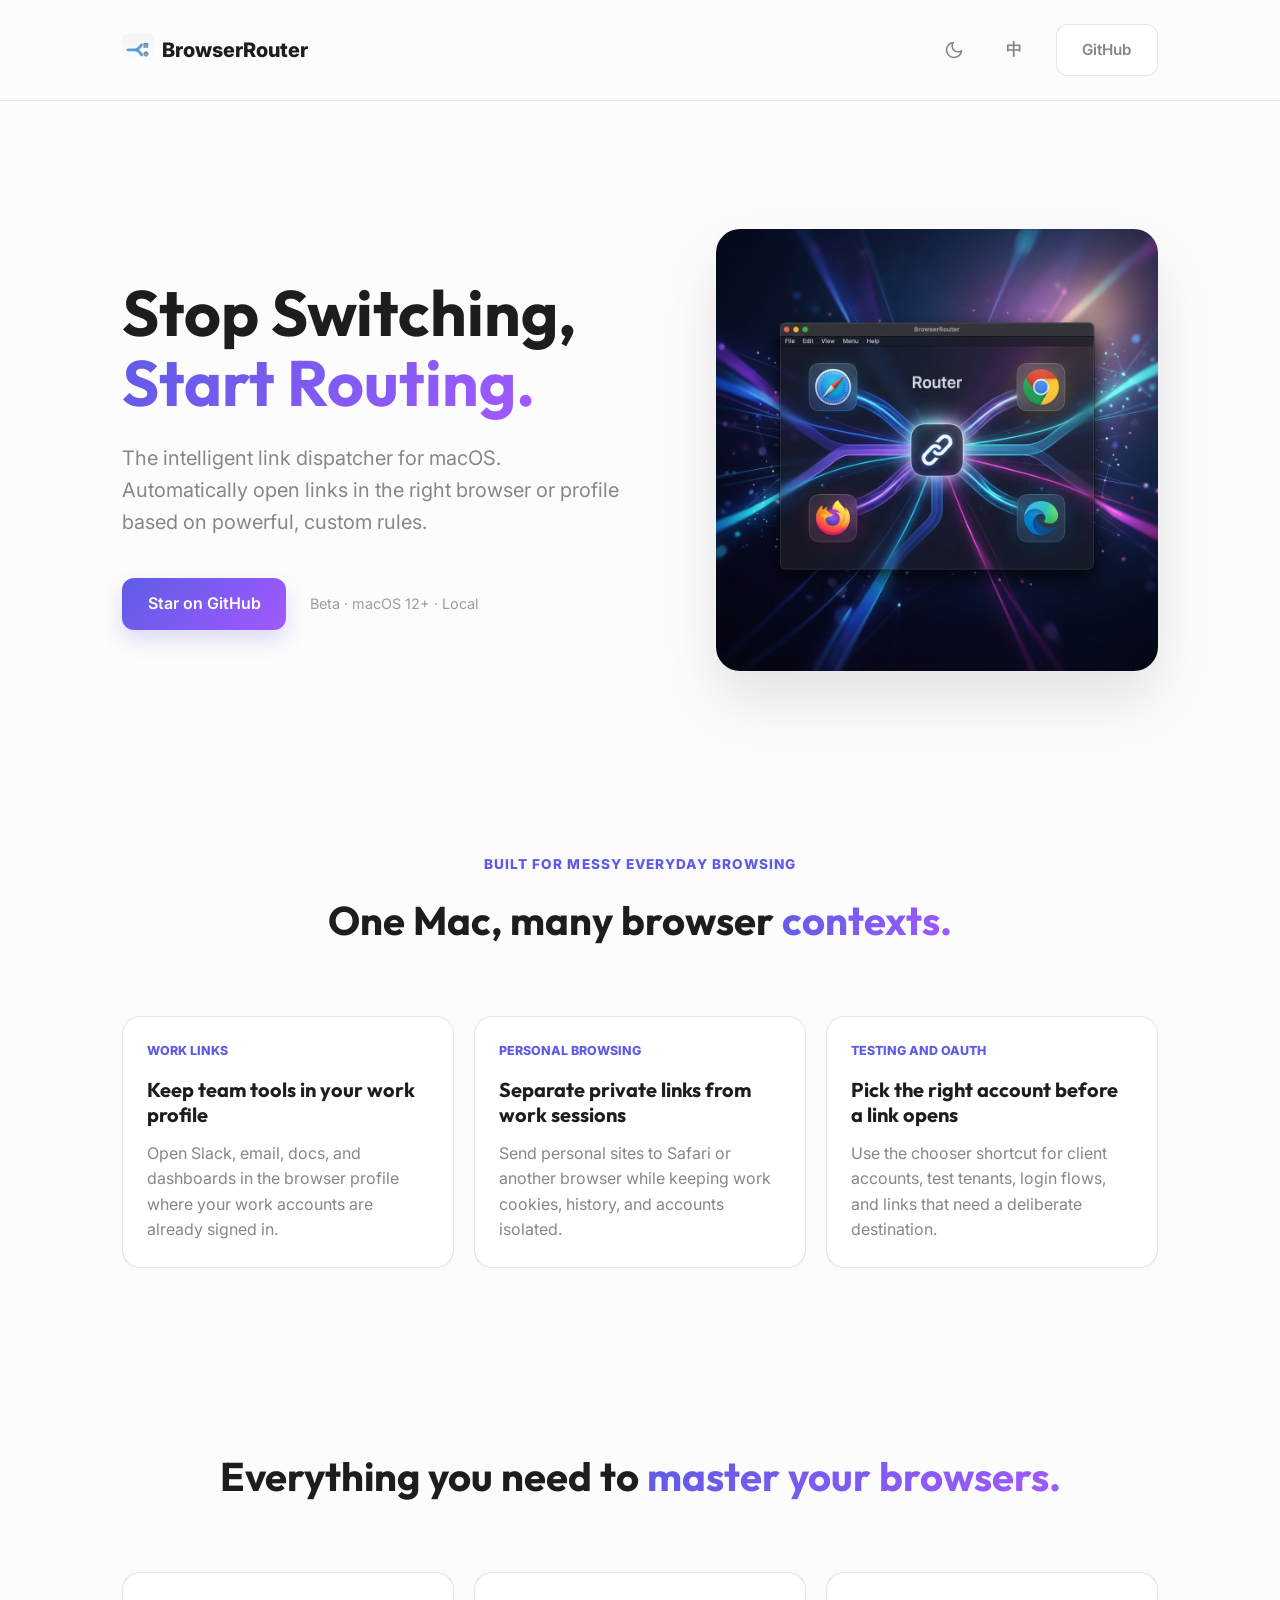
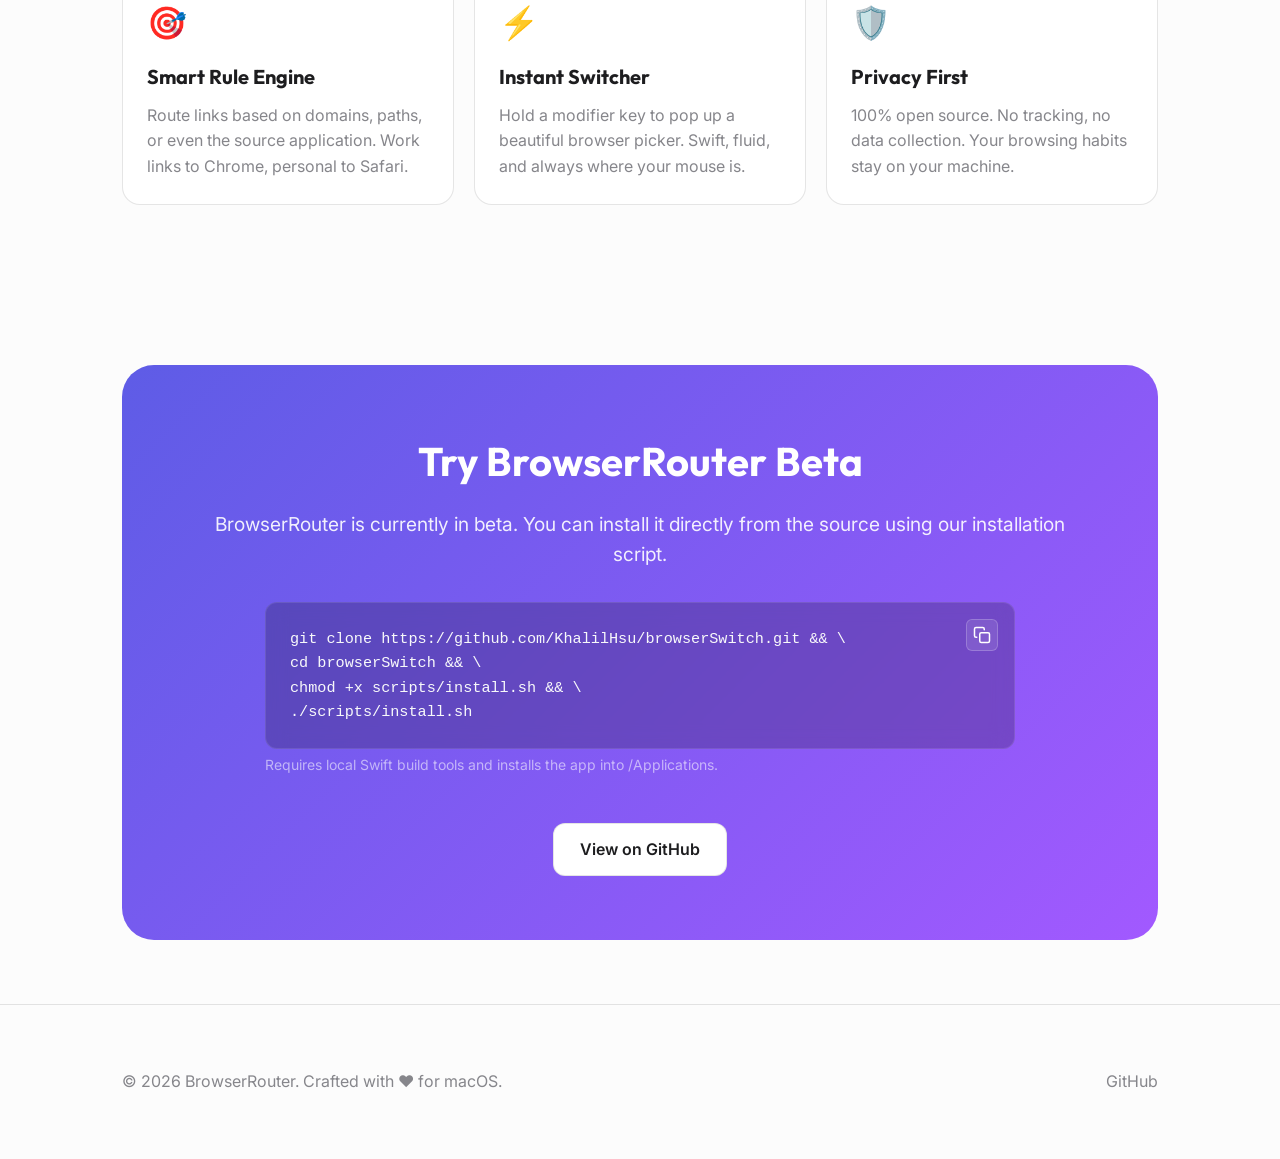
==== index.html @ cd191dee "chore: init GitHub Pages" ====
<!DOCTYPE html>
<html lang="en">

<head>
    <meta charset="UTF-8">
    <meta name="viewport" content="width=device-width, initial-scale=1.0">
    <title>BrowserRouter - Route Every Link to the Right Browser on macOS</title>
    <meta name="description"
        content="BrowserRouter is a local-first macOS link router that opens work, personal, OAuth, and testing links in the right browser or profile using custom rules.">
    <meta name="application-name" content="BrowserRouter">
    <meta name="apple-mobile-web-app-title" content="BrowserRouter">
    <meta name="theme-color" content="#0a0a0c">
    <meta name="robots" content="index, follow">
    <link rel="canonical" href="https://khalilhsu.github.io/browserSwitch/">

    <!-- Open Graph / Facebook -->
    <meta property="og:type" content="website">
    <meta property="og:url" content="https://khalilhsu.github.io/browserSwitch/">
    <meta property="og:site_name" content="BrowserRouter">
    <meta property="og:title" content="BrowserRouter - Route Every Link to the Right Browser on macOS">
    <meta property="og:description"
        content="A local-first macOS utility for opening links in the right browser or profile based on your rules. Built for work, personal, testing, and account-separated workflows.">
    <meta property="og:image" content="https://khalilhsu.github.io/browserSwitch/assets/hero.jpg">
    <meta property="og:image:width" content="1024">
    <meta property="og:image:height" content="1024">
    <meta property="og:image:alt" content="BrowserRouter routes links to Safari, Chrome, Firefox, and Edge.">

    <!-- Twitter -->
    <meta property="twitter:card" content="summary_large_image">
    <meta property="twitter:url" content="https://khalilhsu.github.io/browserSwitch/">
    <meta property="twitter:title" content="BrowserRouter - Route Every Link to the Right Browser on macOS">
    <meta property="twitter:description"
        content="Open work, personal, OAuth, and testing links in the right macOS browser or profile with local custom rules.">
    <meta property="twitter:image" content="https://khalilhsu.github.io/browserSwitch/assets/hero.jpg">
    <meta property="twitter:image:alt" content="BrowserRouter routes links to Safari, Chrome, Firefox, and Edge.">

    <!-- Favicon -->
    <link rel="icon" type="image/png" href="assets/app-icon.png">
    <link rel="apple-touch-icon" href="assets/app-icon.png">

    <link rel="stylesheet" href="style.css?v=24">
    <link rel="preconnect" href="https://fonts.googleapis.com">
    <link rel="preconnect" href="https://fonts.gstatic.com" crossorigin>
    <link href="https://fonts.googleapis.com/css2?family=Inter:wght@400;600;800&family=Outfit:wght@500;700&display=swap"
        rel="stylesheet">
    <script type="application/ld+json">
    {
        "@context": "https://schema.org",
        "@type": "SoftwareApplication",
        "name": "BrowserRouter",
        "applicationCategory": "UtilitiesApplication",
        "operatingSystem": "macOS 12 or newer",
        "description": "A local-first macOS utility that routes links to the right browser or browser profile using custom rules.",
        "url": "https://khalilhsu.github.io/browserSwitch/",
        "codeRepository": "https://github.com/KhalilHsu/browserSwitch",
        "license": "https://github.com/KhalilHsu/browserSwitch/blob/main/LICENSE",
        "softwareVersion": "Beta"
    }
    </script>
</head>

<body>
    <header>
        <nav class="container">
            <div class="logo">
                <img src="assets/app-icon.png" alt="BrowserRouter Icon" class="logo-img">
                <span class="logo-text">BrowserRouter</span>
            </div>
            <div class="nav-links">
                <button id="theme-toggle" class="control-btn" title="Toggle Theme">
                    <svg id="moon-icon" xmlns="http://www.w3.org/2000/svg" width="20" height="20" viewBox="0 0 24 24"
                        fill="none" stroke="currentColor" stroke-width="2" stroke-linecap="round"
                        stroke-linejoin="round">
                        <path d="M21 12.79A9 9 0 1 1 11.21 3 7 7 0 0 0 21 12.79z"></path>
                    </svg>
                    <svg id="sun-icon" xmlns="http://www.w3.org/2000/svg" width="20" height="20" viewBox="0 0 24 24"
                        fill="none" stroke="currentColor" stroke-width="2" stroke-linecap="round"
                        stroke-linejoin="round" style="display: none;">
                        <circle cx="12" cy="12" r="5"></circle>
                        <line x1="12" y1="1" x2="12" y2="3"></line>
                        <line x1="12" y1="21" x2="12" y2="23"></line>
                        <line x1="4.22" y1="4.22" x2="5.64" y2="5.64"></line>
                        <line x1="18.36" y1="18.36" x2="19.78" y2="19.78"></line>
                        <line x1="1" y1="12" x2="3" y2="12"></line>
                        <line x1="21" y1="12" x2="23" y2="12"></line>
                        <line x1="4.22" y1="19.78" x2="5.64" y2="18.36"></line>
                        <line x1="18.36" y1="5.64" x2="19.78" y2="4.22"></line>
                    </svg>
                </button>
                <button id="lang-toggle" class="control-btn lang-btn" title="Toggle Language">中</button>
                <a href="https://github.com/KhalilHsu/browserSwitch" class="btn btn-secondary">GitHub</a>
            </div>
        </nav>
    </header>

    <main>
        <section class="hero container">
            <div class="hero-content">
                <h1><span data-i18n="hero-title">Stop Switching,</span> <span class="gradient-text"
                        data-i18n="hero-title-gradient">Start Routing.</span></h1>
                <p class="lead" data-i18n="hero-desc">The intelligent link dispatcher for macOS. Automatically open
                    links in the right browser or profile based on powerful, custom rules.</p>
                <div class="hero-btns">
                    <a href="https://github.com/KhalilHsu/browserSwitch" class="btn btn-primary"
                        data-i18n="hero-cta">Star on GitHub</a>
                    <span class="version-tag" data-i18n="hero-tag">Open Source · Beta · macOS 12+ · Local only</span>
                </div>
            </div>
            <div class="hero-image">
                <img src="assets/hero.jpg" alt="BrowserRouter Concept Illustration" class="floating-img">
            </div>
        </section>

        <section class="use-cases container" aria-labelledby="use-cases-title">
            <div class="section-kicker" data-i18n="use-kicker">Built for messy everyday browsing</div>
            <h2 id="use-cases-title" class="section-title"><span data-i18n="use-title">One Mac, many browser</span>
                <span class="gradient-text" data-i18n="use-title-gradient">contexts.</span>
            </h2>
            <div class="use-case-grid">
                <div class="use-case-card">
                    <span class="use-case-label" data-i18n="use1-label">Work links</span>
                    <h3 data-i18n="use1-title">Keep team tools in your work profile</h3>
                    <p data-i18n="use1-desc">Open Slack, email, docs, and dashboards in the browser profile where your
                        work accounts are already signed in.</p>
                </div>
                <div class="use-case-card">
                    <span class="use-case-label" data-i18n="use2-label">Personal browsing</span>
                    <h3 data-i18n="use2-title">Separate private links from work sessions</h3>
                    <p data-i18n="use2-desc">Send personal sites to Safari or another browser while keeping work
                        cookies, history, and accounts isolated.</p>
                </div>
                <div class="use-case-card">
                    <span class="use-case-label" data-i18n="use3-label">Testing and OAuth</span>
                    <h3 data-i18n="use3-title">Pick the right account before a link opens</h3>
                    <p data-i18n="use3-desc">Use the chooser shortcut for client accounts, test tenants, login flows,
                        and links that need a deliberate destination.</p>
                </div>
            </div>
        </section>

        <section id="features" class="features container">
            <h2 class="section-title"><span data-i18n="feature-title">Everything you need to</span> <span
                    class="gradient-text" data-i18n="feature-title-gradient">master your workflow.</span></h2>
            <div class="feature-grid">
                <div class="feature-card">
                    <div class="feature-icon">🎯</div>
                    <h3 data-i18n="feat1-title">Smart Rule Engine</h3>
                    <p data-i18n="feat1-desc">Route links based on domains, paths, or even the source application. Work
                        links to Chrome, personal to Safari.</p>
                </div>
                <div class="feature-card">
                    <div class="feature-icon">⚡</div>
                    <h3 data-i18n="feat2-title">Instant Switcher</h3>
                    <p data-i18n="feat2-desc">Hold a modifier key to pop up a beautiful browser picker. Swift, fluid,
                        and always where your mouse is.</p>
                </div>
                <div class="feature-card">
                    <div class="feature-icon">🛡️</div>
                    <h3 data-i18n="feat3-title">Privacy First</h3>
                    <p data-i18n="feat3-desc">100% open source. No tracking, no data collection. Your browsing habits
                        stay on your machine.</p>
                </div>
            </div>
        </section>

        <section class="cta-banner container">
            <div class="cta-inner">
                <h2 data-i18n="cta-title">Try BrowserRouter Beta</h2>
                <p data-i18n="cta-desc">BrowserRouter is currently in beta. You can install it directly from the source
                    using our installation script.</p>
                <div class="code-box">
                    <button class="copy-btn" title="Copy to clipboard" id="copy-install-cmd">
                        <svg xmlns="http://www.w3.org/2000/svg" width="18" height="18" viewBox="0 0 24 24" fill="none"
                            stroke="currentColor" stroke-width="2" stroke-linecap="round" stroke-linejoin="round">
                            <rect x="9" y="9" width="13" height="13" rx="2" ry="2"></rect>
                            <path d="M5 15H4a2 2 0 0 1-2-2V4a2 2 0 0 1 2-2h9a2 2 0 0 1 2 2v1"></path>
                        </svg>
                    </button>
                    <code id="install-cmd">git clone https://github.com/KhalilHsu/browserSwitch.git && \
cd browserSwitch && \
chmod +x scripts/install.sh && \
./scripts/install.sh</code>
                </div>
                <p class="install-hint" data-i18n="install1-desc">Requires local Swift build tools and installs the app
                    into /Applications.</p>
                <a href="https://github.com/KhalilHsu/browserSwitch" class="btn btn-secondary" style="margin-top: 1rem;"
                    data-i18n="cta-btn">View on GitHub</a>
            </div>
        </section>
    </main>

    <footer>
        <div class="container footer-content">
            <p data-i18n="footer-text">&copy; 2026 BrowserRouter. Crafted with ❤️ for macOS.</p>
            <div class="social-links">
                <a href="https://github.com/KhalilHsu/browserSwitch">GitHub</a>
            </div>
        </div>
    </footer>

    <script src="script.js?v=24"></script>
</body>

</html>
---- style.css ----
:root {
    --primary: #5e5ce6;
    --primary-glow: rgba(94, 92, 230, 0.4);
    --bg-dark: #0a0a0c;
    --card-bg: rgba(255, 255, 255, 0.05);
    --card-hover: rgba(255, 255, 255, 0.08);
    --text-main: #ffffff;
    --text-dim: #a1a1aa;
    --accent-gradient: linear-gradient(135deg, #5e5ce6 0%, #a259ff 100%);
    --glass-border: rgba(255, 255, 255, 0.1);
    --header-bg: rgba(10, 10, 12, 0.8);
    --shadow-color: rgba(0,0,0,0.5);
}

:root[data-theme="light"] {
    --bg-dark: #fcfcfc;
    --card-bg: #ffffff;
    --card-hover: #f5f5f7;
    --text-main: #1d1d1f;
    --text-dim: #86868b;
    --glass-border: rgba(0, 0, 0, 0.1);
    --header-bg: rgba(252, 252, 252, 0.8);
    --primary-glow: rgba(94, 92, 230, 0.2);
    --shadow-color: rgba(0,0,0,0.1);
}

* {
    margin: 0;
    padding: 0;
    box-sizing: border-box;
}

html {
    scroll-behavior: smooth;
    scroll-padding-top: 100px;
}

body {
    font-family: 'Inter', -apple-system, BlinkMacSystemFont, sans-serif;
    background-color: var(--bg-dark);
    color: var(--text-main);
    line-height: 1.6;
    overflow-x: hidden;
    transition: background-color 0.3s ease, color 0.3s ease;
}

h1, h2, h3 {
    font-family: 'Outfit', sans-serif;
    font-weight: 700;
}

.container {
    max-width: 1100px;
    margin: 0 auto;
    padding-left: 2rem;
    padding-right: 2rem;
}

/* Header & Nav */
header {
    padding: 1.5rem 0;
    position: sticky;
    top: 0;
    z-index: 100;
    background: var(--header-bg);
    backdrop-filter: blur(12px);
    -webkit-backdrop-filter: blur(12px);
    border-bottom: 1px solid var(--glass-border);
    transition: background-color 0.3s ease, border-color 0.3s ease;
}

nav {
    display: flex;
    justify-content: space-between;
    align-items: center;
}

.logo {
    display: flex;
    align-items: center;
    gap: 0.5rem;
    font-weight: 800;
    font-size: 1.25rem;
}

.logo-img {
    width: 32px;
    height: 32px;
    object-fit: contain;
}

.nav-links {
    display: flex;
    align-items: center;
    gap: 1.5rem;
}

.nav-links a {
    color: var(--text-dim);
    text-decoration: none;
    font-size: 0.95rem;
    transition: color 0.3s;
}

.nav-links a:hover {
    color: var(--text-main);
}

/* Controls (Theme & Lang) */
.control-btn {
    background: transparent;
    border: none;
    color: var(--text-dim);
    cursor: pointer;
    display: flex;
    align-items: center;
    justify-content: center;
    padding: 0.5rem;
    border-radius: 8px;
    transition: all 0.2s;
}

.control-btn:hover {
    color: var(--text-main);
    background: var(--card-bg);
}

.lang-btn {
    font-family: 'Outfit', sans-serif;
    font-weight: 700;
    font-size: 1rem;
    width: 36px;
    height: 36px;
}

/* Buttons */
.btn {
    padding: 0.8rem 1.6rem;
    border-radius: 12px;
    font-weight: 600;
    text-decoration: none;
    transition: all 0.3s cubic-bezier(0.4, 0, 0.2, 1);
    display: inline-block;
}

.btn-primary {
    background: var(--accent-gradient);
    color: white;
    box-shadow: 0 10px 20px var(--primary-glow);
}

.btn-primary:hover {
    transform: translateY(-2px);
    box-shadow: 0 15px 30px var(--primary-glow);
}

.btn-secondary {
    background: var(--card-bg);
    border: 1px solid var(--glass-border);
    color: var(--text-main);
}

.btn-secondary:hover {
    background: var(--card-hover);
}

/* Hero Section */
.hero {
    display: grid;
    grid-template-columns: 1.2fr 1fr;
    align-items: center;
    gap: 4rem;
    padding-top: 8rem;
    padding-bottom: 8rem;
}

.hero h1 {
    font-size: 4rem;
    line-height: 1.1;
    margin-bottom: 1.5rem;
}

.gradient-text {
    background: var(--accent-gradient);
    -webkit-background-clip: text;
    -webkit-text-fill-color: transparent;
}

.lead {
    font-size: 1.25rem;
    color: var(--text-dim);
    margin-bottom: 2.5rem;
    max-width: 500px;
}

.hero-btns {
    display: flex;
    align-items: center;
    gap: 1.5rem;
}

.version-tag {
    font-size: 0.9rem;
    color: var(--text-dim);
    opacity: 0.8;
}

.hero-image img {
    width: 100%;
    border-radius: 24px;
    box-shadow: 0 30px 60px var(--shadow-color);
    transition: box-shadow 0.3s ease;
}

.floating-img {
    animation: float 6s ease-in-out infinite;
}

@keyframes float {
    0% { transform: translateY(0px); }
    50% { transform: translateY(-20px); }
    100% { transform: translateY(0px); }
}

/* Features */
.use-cases {
    padding-top: 3rem;
    padding-bottom: 5rem;
}

.section-kicker {
    color: var(--primary);
    font-size: 0.85rem;
    font-weight: 800;
    letter-spacing: 0.08em;
    margin-bottom: 0.75rem;
    text-align: center;
    text-transform: uppercase;
}

.use-case-grid {
    display: grid;
    grid-template-columns: repeat(3, 1fr);
    gap: 1.25rem;
}

.use-case-card {
    background: var(--card-bg);
    border: 1px solid var(--glass-border);
    border-radius: 18px;
    padding: 1.5rem;
    min-height: 230px;
    transition: background-color 0.3s ease, border-color 0.3s ease, transform 0.3s ease;
}

.use-case-card:hover {
    background: var(--card-hover);
    border-color: rgba(94, 92, 230, 0.5);
    transform: translateY(-3px);
}

.use-case-label {
    color: var(--primary);
    display: block;
    font-size: 0.78rem;
    font-weight: 800;
    margin-bottom: 1rem;
    text-transform: uppercase;
}

.use-case-card h3 {
    font-size: 1.25rem;
    line-height: 1.25;
    margin-bottom: 0.85rem;
}

.use-case-card p {
    color: var(--text-dim);
}

.features {
    padding-top: 6rem;
    padding-bottom: 6rem;
}

.section-title {
    font-size: 2.5rem;
    text-align: center;
    margin-bottom: 4rem;
}

.feature-grid {
    display: grid;
    grid-template-columns: repeat(3, 1fr);
    gap: 1.25rem;
}

.feature-card {
    background: var(--card-bg);
    padding: 1.5rem;
    border-radius: 18px;
    border: 1px solid var(--glass-border);
    transition: all 0.3s;
}

.feature-card:hover {
    background: var(--card-hover);
    border-color: var(--primary);
    transform: translateY(-5px);
}

.feature-icon {
    font-size: 2rem;
    margin-bottom: 1rem;
}

.feature-card h3 {
    font-size: 1.25rem;
    line-height: 1.25;
    margin-bottom: 0.85rem;
}

.feature-card p {
    color: var(--text-dim);
}

/* CTA Banner */
.cta-banner {
    padding-top: 4rem;
    padding-bottom: 4rem;
}

.cta-inner {
    background: var(--accent-gradient);
    padding: 4rem;
    border-radius: 32px;
    text-align: center;
    color: white;
}

.cta-inner h2 {
    font-size: 2.5rem;
    margin-bottom: 1rem;
}

.cta-inner p {
    margin-bottom: 2rem;
    font-size: 1.2rem;
    opacity: 0.9;
}

.code-box {
    position: relative;
    background: rgba(0, 0, 0, 0.2);
    border: 1px solid rgba(255, 255, 255, 0.1);
    border-radius: 12px;
    padding: 1.5rem;
    padding-right: 3.5rem;
    margin: 0 auto 0.35rem auto;
    max-width: 750px;
    text-align: left;
    backdrop-filter: blur(10px);
    -webkit-backdrop-filter: blur(10px);
}

.code-box code {
    font-family: ui-monospace, SFMono-Regular, Consolas, "Liberation Mono", Menlo, monospace;
    font-size: 0.95rem;
    color: #f8f9fa;
    white-space: pre-wrap;
    word-break: break-all;
    line-height: 1.6;
    display: block;
}

.install-notes {
    display: grid;
    grid-template-columns: repeat(3, 1fr);
    gap: 1rem;
    margin: 0 auto 1.5rem auto;
    max-width: 820px;
    text-align: left;
}

.install-note {
    background: rgba(255, 255, 255, 0.12);
    border: 1px solid rgba(255, 255, 255, 0.16);
    border-radius: 12px;
    padding: 1rem;
}

.install-note strong,
.install-note span {
    display: block;
}

.install-note strong {
    color: white;
    font-size: 0.95rem;
    margin-bottom: 0.35rem;
}

.install-note span {
    color: rgba(255, 255, 255, 0.82);
    font-size: 0.88rem;
    line-height: 1.45;
}

.cta-inner p.install-hint {
    max-width: 750px;
    margin: 0 auto 2rem auto;
    text-align: left;
    font-size: 14px;
    color: rgba(255, 255, 255, 0.55);
    line-height: 1.45;
    opacity: 1;
}

.copy-btn {
    position: absolute;
    top: 1rem;
    right: 1rem;
    background: rgba(255,255,255,0.1);
    border: 1px solid rgba(255,255,255,0.2);
    color: white;
    width: 32px;
    height: 32px;
    border-radius: 6px;
    display: flex;
    align-items: center;
    justify-content: center;
    cursor: pointer;
    transition: all 0.2s;
}

.copy-btn:hover {
    background: rgba(255,255,255,0.2);
    transform: scale(1.05);
}

.copy-btn.copied {
    background: #34c759;
    border-color: #34c759;
}

/* Footer */
footer {
    padding: 4rem 0;
    border-top: 1px solid var(--glass-border);
    color: var(--text-dim);
}

.footer-content {
    display: flex;
    justify-content: space-between;
    align-items: center;
}

.social-links {
    display: flex;
    gap: 1.5rem;
}

.social-links a {
    color: var(--text-dim);
    text-decoration: none;
    transition: color 0.3s;
}

.social-links a:hover {
    color: var(--text-main);
}

/* Mobile Responsive */
@media (max-width: 768px) {
    .container {
        padding-left: 1.5rem;
        padding-right: 1.5rem;
    }
    
    .hero {
        grid-template-columns: 1fr;
        text-align: center;
        padding-top: 3rem;
        padding-bottom: 3rem;
    }
    
    .hero h1 { 
        font-size: 2.2rem; 
    }
    
    .lead { 
        margin: 0 auto 2.5rem; 
        font-size: 1.1rem;
    }
    
    .feature-grid {
        grid-template-columns: 1fr;
    }

    .use-cases {
        padding-top: 2rem;
        padding-bottom: 3rem;
    }

    .section-title {
        font-size: 2rem;
    }

    .use-case-grid,
    .install-notes {
        grid-template-columns: 1fr;
    }

    .use-case-card {
        min-height: auto;
    }
    
    .hero-btns { 
        justify-content: center; 
        flex-direction: column; 
        width: 100%;
    }
    
    .hero-btns .btn {
        width: 100%;
        text-align: center;
    }
    
    .hero-image { 
        order: -1; 
        margin-bottom: 2rem;
    }
    
    .cta-inner {
        padding: 2.5rem 1.5rem; /* Drastically reduce padding on mobile to prevent overflow */
    }
    
    .cta-inner h2 {
        font-size: 1.8rem;
    }
    
    .footer-content { 
        flex-direction: column; 
        gap: 1.5rem; 
        text-align: center; 
    }
    
    .nav-links { 
        gap: 0.8rem; 
    }
}
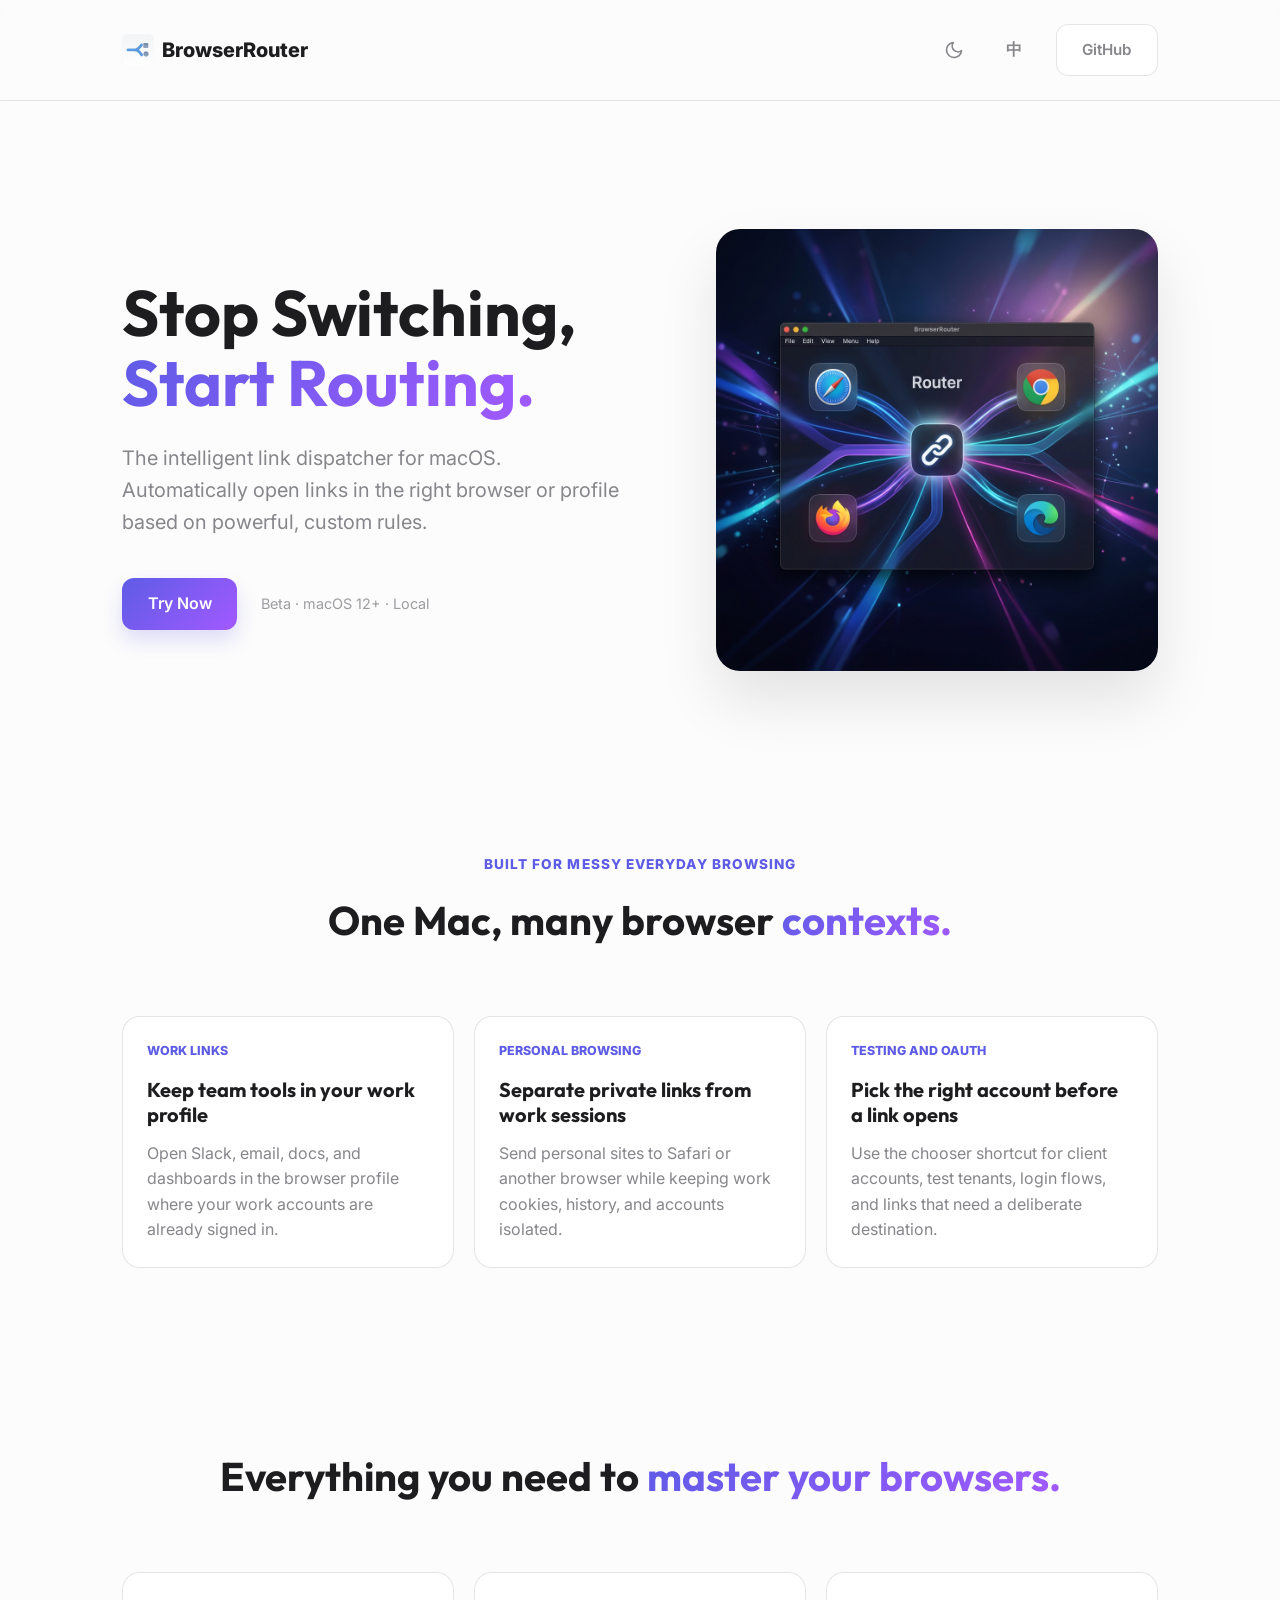
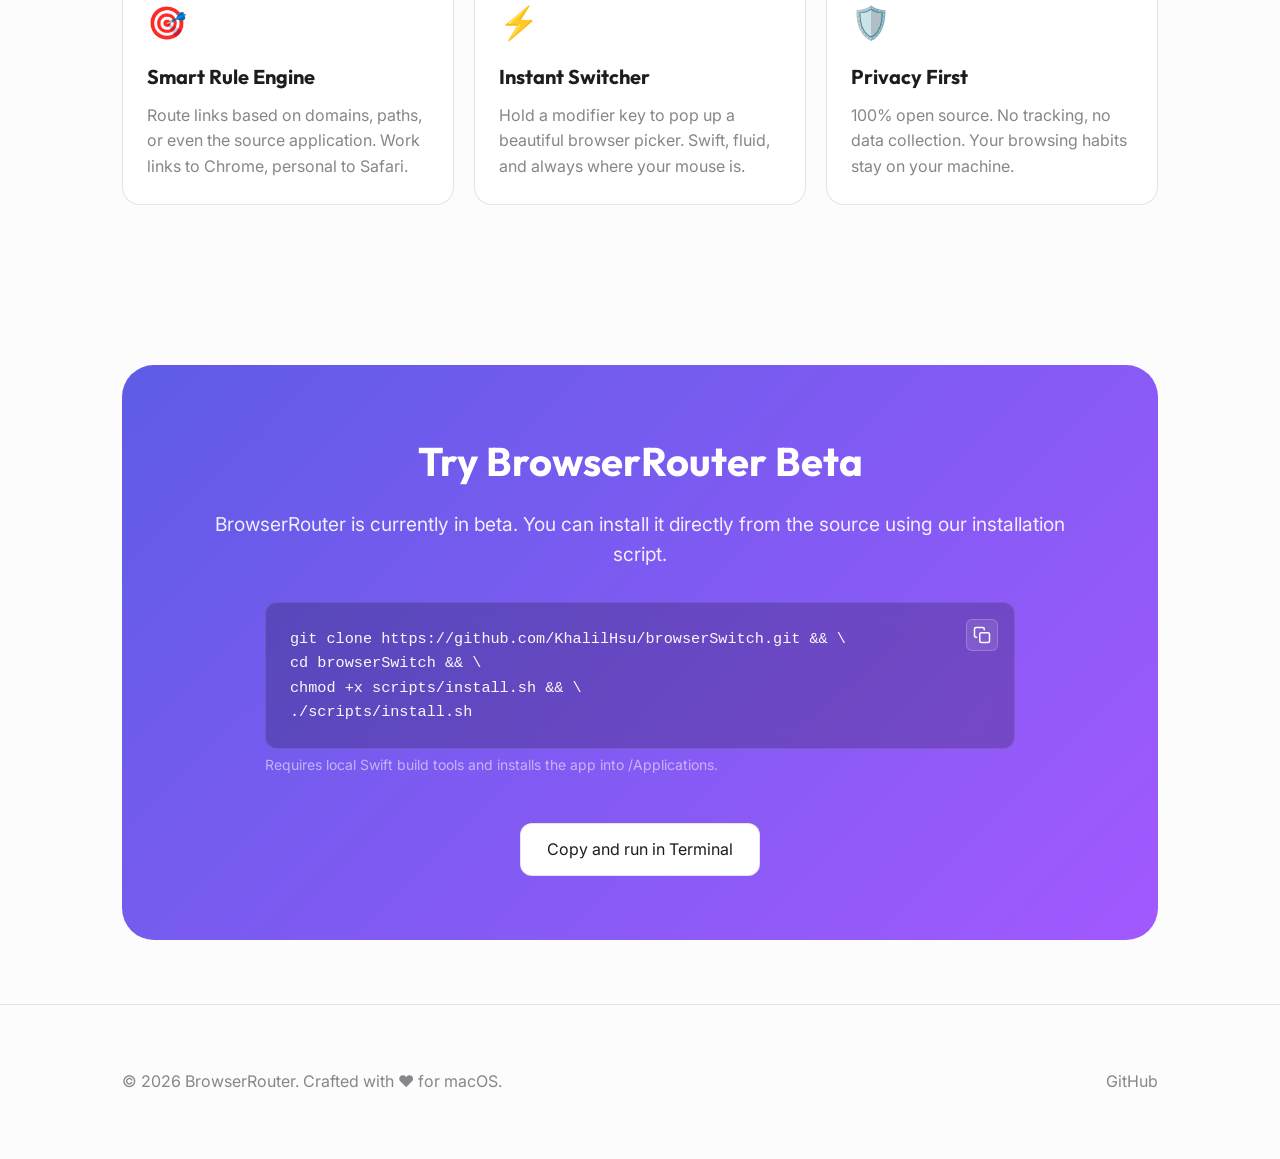
==== commit 40329477: "Update GitHub Pages CTA flow" ====
--- a/index.html
+++ b/index.html
@@ -38,7 +38,7 @@
     <link rel="icon" type="image/png" href="assets/app-icon.png">
     <link rel="apple-touch-icon" href="assets/app-icon.png">
 
-    <link rel="stylesheet" href="style.css?v=24">
+    <link rel="stylesheet" href="style.css?v=25">
     <link rel="preconnect" href="https://fonts.googleapis.com">
     <link rel="preconnect" href="https://fonts.gstatic.com" crossorigin>
     <link href="https://fonts.googleapis.com/css2?family=Inter:wght@400;600;800&family=Outfit:wght@500;700&display=swap"
@@ -101,8 +101,7 @@
                 <p class="lead" data-i18n="hero-desc">The intelligent link dispatcher for macOS. Automatically open
                     links in the right browser or profile based on powerful, custom rules.</p>
                 <div class="hero-btns">
-                    <a href="https://github.com/KhalilHsu/browserSwitch" class="btn btn-primary"
-                        data-i18n="hero-cta">Star on GitHub</a>
+                    <a href="#try-beta" class="btn btn-primary" data-i18n="hero-cta">Try Now</a>
                     <span class="version-tag" data-i18n="hero-tag">Open Source · Beta · macOS 12+ · Local only</span>
                 </div>
             </div>
@@ -163,7 +162,7 @@
             </div>
         </section>
 
-        <section class="cta-banner container">
+        <section id="try-beta" class="cta-banner container">
             <div class="cta-inner">
                 <h2 data-i18n="cta-title">Try BrowserRouter Beta</h2>
                 <p data-i18n="cta-desc">BrowserRouter is currently in beta. You can install it directly from the source
@@ -183,8 +182,8 @@
                 </div>
                 <p class="install-hint" data-i18n="install1-desc">Requires local Swift build tools and installs the app
                     into /Applications.</p>
-                <a href="https://github.com/KhalilHsu/browserSwitch" class="btn btn-secondary" style="margin-top: 1rem;"
-                    data-i18n="cta-btn">View on GitHub</a>
+                <button type="button" id="copy-terminal-btn" class="btn btn-secondary" style="margin-top: 1rem;"
+                    data-i18n="cta-btn">Copy and run in Terminal</button>
             </div>
         </section>
     </main>
@@ -198,7 +197,7 @@
         </div>
     </footer>
 
-    <script src="script.js?v=24"></script>
+    <script src="script.js?v=30"></script>
 </body>
 
-</html>+</html>
--- a/style.css
+++ b/style.css
@@ -143,6 +143,11 @@
     display: inline-block;
 }
 
+button.btn {
+    cursor: pointer;
+    font: inherit;
+}
+
 .btn-primary {
     background: var(--accent-gradient);
     color: white;
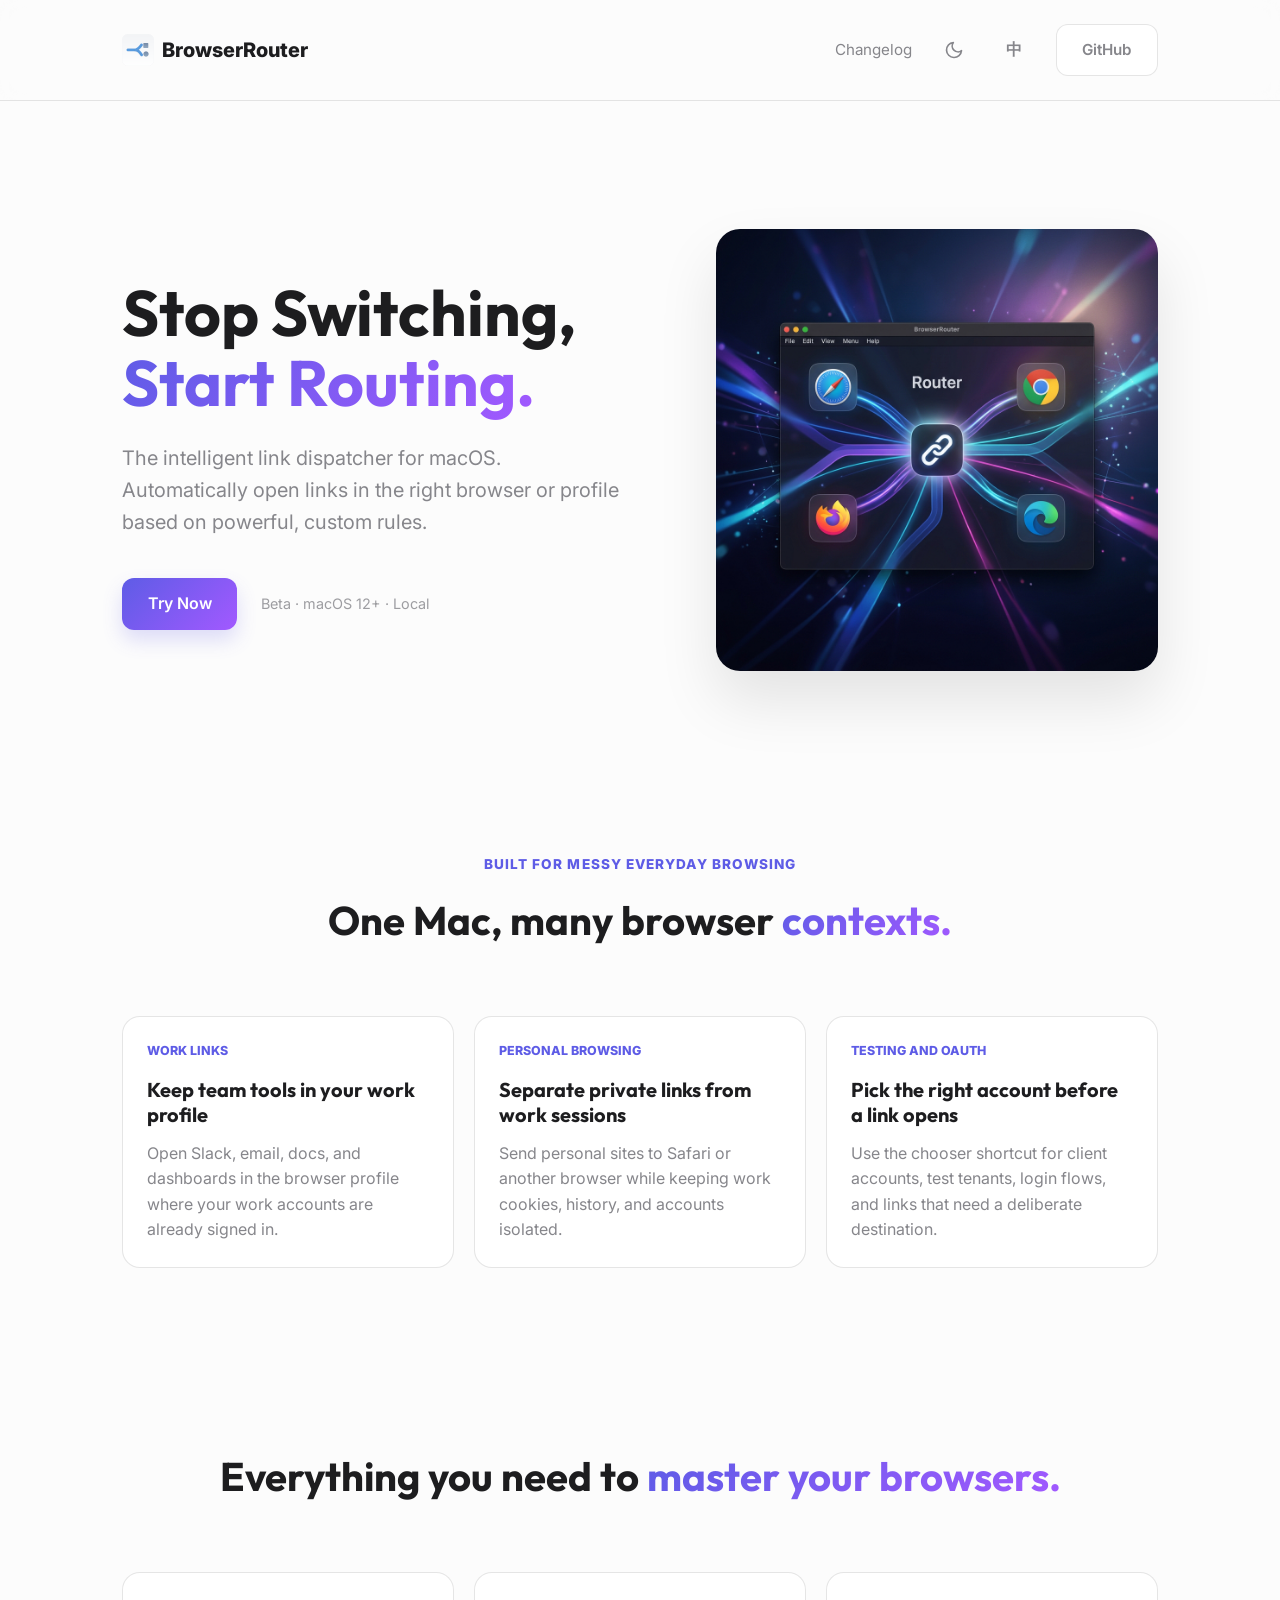
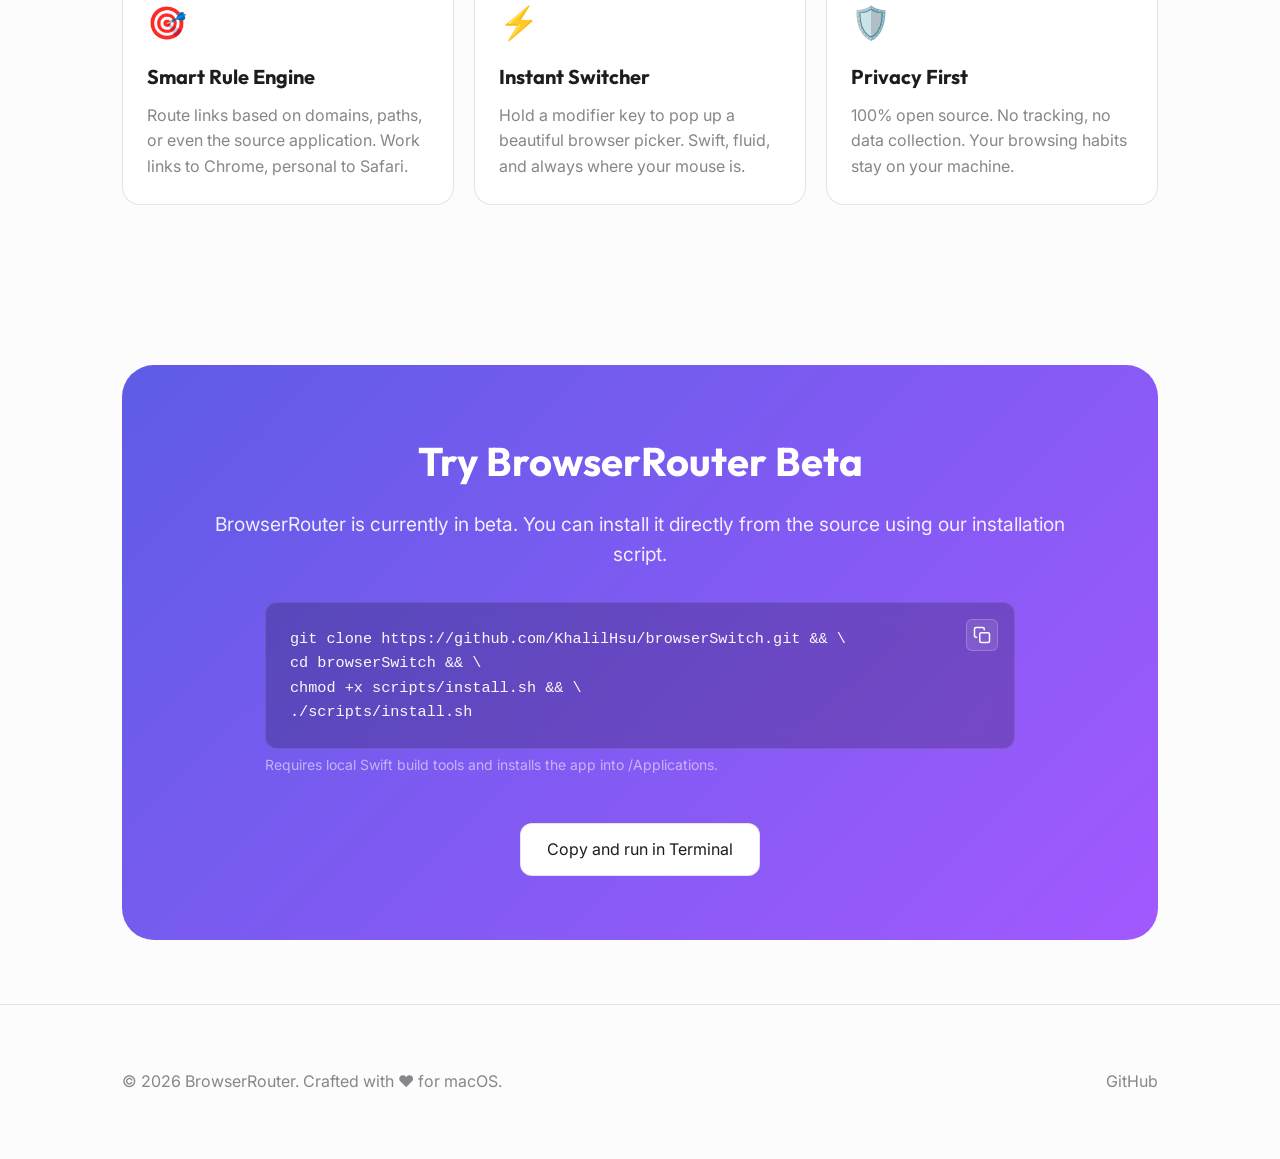
==== commit 1e56e5fd: "feat: add standalone changelog page with timeline and navigation" ====
--- a/index.html
+++ b/index.html
@@ -38,6 +38,14 @@
     <link rel="icon" type="image/png" href="assets/app-icon.png">
     <link rel="apple-touch-icon" href="assets/app-icon.png">
 
+    <script>
+        (function() {
+            const savedTheme = localStorage.getItem('theme');
+            const systemPrefersDark = window.matchMedia('(prefers-color-scheme: dark)').matches;
+            const theme = savedTheme || (systemPrefersDark ? 'dark' : 'light');
+            document.documentElement.setAttribute('data-theme', theme);
+        })();
+    </script>
     <link rel="stylesheet" href="style.css?v=25">
     <link rel="preconnect" href="https://fonts.googleapis.com">
     <link rel="preconnect" href="https://fonts.gstatic.com" crossorigin>
@@ -67,6 +75,7 @@
                 <span class="logo-text">BrowserRouter</span>
             </div>
             <div class="nav-links">
+                <a href="changelog.html" data-i18n="nav-changelog">Changelog</a>
                 <button id="theme-toggle" class="control-btn" title="Toggle Theme">
                     <svg id="moon-icon" xmlns="http://www.w3.org/2000/svg" width="20" height="20" viewBox="0 0 24 24"
                         fill="none" stroke="currentColor" stroke-width="2" stroke-linecap="round"
--- a/style.css
+++ b/style.css
@@ -448,6 +448,297 @@
     border-color: #34c759;
 }
 
+
+
+/* Changelog Layout */
+.changelog-layout {
+    display: grid;
+    grid-template-columns: 180px 1fr;
+    gap: 4rem;
+    align-items: start;
+    padding-bottom: 8rem;
+}
+
+.changelog-sidebar {
+    position: sticky;
+    top: 120px;
+}
+
+.sidebar-title {
+    font-family: 'Outfit', sans-serif;
+    font-weight: 800;
+    font-size: 0.85rem;
+    color: var(--text-dim);
+    letter-spacing: 0.15em;
+    margin-bottom: 1.25rem;
+    text-transform: uppercase;
+    text-align: left; /* Force left align */
+}
+
+.sidebar-nav {
+    display: flex;
+    flex-direction: column;
+    align-items: flex-start; /* Force children to left */
+    gap: 0.85rem;
+    padding: 0;
+    margin: 0;
+    text-align: left;
+}
+
+.sidebar-link {
+    color: var(--text-dim);
+    text-decoration: none;
+    font-size: 0.95rem;
+    font-weight: 500;
+    transition: all 0.2s;
+    display: block;
+    padding: 0;
+    margin: 0;
+    text-align: left;
+}
+
+.sidebar-link:hover, .sidebar-link.active {
+    color: var(--primary);
+}
+
+/* Changelog Timeline */
+.changelog-hero {
+    padding-top: 6rem;
+    padding-bottom: 4rem;
+}
+
+.timeline {
+    position: relative;
+    max-width: 800px;
+}
+
+/* Continuous Line */
+.timeline-item::before {
+    content: '';
+    position: absolute;
+    left: 0;
+    top: 3rem; 
+    width: 2px;
+    height: 100%;
+    background: var(--glass-border);
+    z-index: 1;
+}
+
+.timeline-item:last-child::before {
+    display: none;
+}
+
+.timeline-item {
+    position: relative;
+    padding-left: 3rem;
+    padding-bottom: 6rem;
+}
+
+.timeline-item:last-child {
+    padding-bottom: 0;
+}
+
+.timeline-dot {
+    position: absolute;
+    left: 0;
+    top: 3.2rem; /* Aligned with version-header text line */
+    width: 14px;
+    height: 14px;
+    background: var(--bg-dark);
+    border: 3px solid var(--primary);
+    border-radius: 50%;
+    transform: translate(-50%, -50%);
+    z-index: 2;
+    box-shadow: 0 0 10px var(--primary-glow);
+}
+
+.timeline-dot::after {
+    content: '';
+    position: absolute;
+    top: 50%;
+    left: 50%;
+    transform: translate(-50%, -50%);
+    width: 6px;
+    height: 6px;
+    background: var(--primary);
+    border-radius: 50%;
+}
+
+.timeline-content {
+    background: var(--card-bg);
+    border: 1px solid var(--glass-border);
+    border-radius: 24px;
+    padding: 2.5rem;
+    transition: all 0.3s ease;
+    box-shadow: 0 15px 40px var(--shadow-color);
+}
+
+.timeline-item:hover .timeline-content {
+    border-color: var(--primary);
+    transform: translateX(8px);
+}
+
+.version-header {
+    display: flex;
+    align-items: center;
+    gap: 1rem;
+    margin-bottom: 1.5rem;
+}
+
+.version-number {
+    font-family: 'Outfit', sans-serif;
+    font-weight: 800;
+    font-size: 1.25rem;
+    color: var(--text-main);
+}
+
+.version-date {
+    font-family: 'Inter', sans-serif;
+    font-size: 0.95rem;
+    font-weight: 500;
+    color: var(--text-dim);
+    background: var(--card-hover);
+    padding: 0.2rem 0.6rem;
+    border-radius: 6px;
+}
+
+.badge-latest {
+    background: var(--accent-gradient);
+    color: white;
+    font-size: 0.7rem;
+    padding: 0.2rem 0.6rem;
+    border-radius: 100px;
+    text-transform: uppercase;
+    font-weight: 800;
+    letter-spacing: 0.05em;
+}
+
+.timeline-content h3 {
+    font-size: 1.75rem;
+    margin-bottom: 1.5rem;
+    background: var(--accent-gradient);
+    -webkit-background-clip: text;
+    -webkit-text-fill-color: transparent;
+}
+
+.version-badge {
+    display: inline-flex;
+    align-items: center;
+    gap: 0.75rem;
+    font-family: 'Outfit', sans-serif;
+    font-weight: 800;
+    font-size: 1.1rem;
+    margin-bottom: 1rem;
+    color: var(--text-main);
+}
+
+.badge-latest {
+    background: var(--accent-gradient);
+    color: white;
+    font-size: 0.7rem;
+    padding: 0.2rem 0.6rem;
+    border-radius: 100px;
+    text-transform: uppercase;
+    letter-spacing: 0.05em;
+}
+
+.timeline-content h3 {
+    font-size: 1.5rem;
+    margin-bottom: 1rem;
+    background: var(--accent-gradient);
+    -webkit-background-clip: text;
+    -webkit-text-fill-color: transparent;
+}
+
+.change-list {
+    list-style: none;
+    padding: 0;
+}
+
+.change-list li {
+    position: relative;
+    padding-left: 1.5rem;
+    margin-bottom: 0.85rem;
+    color: var(--text-dim);
+    line-height: 1.5;
+}
+
+.change-list li::before {
+    content: '→';
+    position: absolute;
+    left: 0;
+    color: var(--primary);
+    font-weight: bold;
+}
+
+.change-list b {
+    color: var(--text-main);
+}
+
+@media (max-width: 768px) {
+    .timeline {
+        padding-left: 1.5rem;
+        max-width: 100%;
+    }
+    .timeline-dot {
+        left: -1.5rem;
+    }
+    .timeline-content {
+        padding: 1.5rem;
+    }
+}
+
+
+@media (max-width: 1024px) {
+    .changelog-layout {
+        grid-template-columns: 1fr;
+        gap: 0;
+    }
+    
+    .changelog-sidebar {
+        display: none;
+    }
+
+    .timeline {
+        padding-left: 0; /* No padding needed without dots */
+    }
+
+    .timeline-item {
+        padding-left: 0; /* Cards take full width */
+        padding-bottom: 3rem;
+    }
+
+    .timeline-dot,
+    .timeline-item::before {
+        display: none; /* Hide timeline visual elements on mobile */
+    }
+}
+
+@media (max-width: 768px) {
+    .changelog-hero {
+        padding-top: 4rem;
+        padding-bottom: 2.5rem;
+    }
+
+    .timeline-content {
+        padding: 1.5rem;
+    }
+
+    .version-header {
+        flex-direction: column;
+        align-items: flex-start;
+        gap: 0.5rem;
+    }
+
+    .timeline-dot {
+        top: 2.4rem; /* Precise alignment for mobile header */
+    }
+
+    .timeline-item::before {
+        top: 2.4rem;
+    }
+}
+
 /* Footer */
 footer {
     padding: 4rem 0;
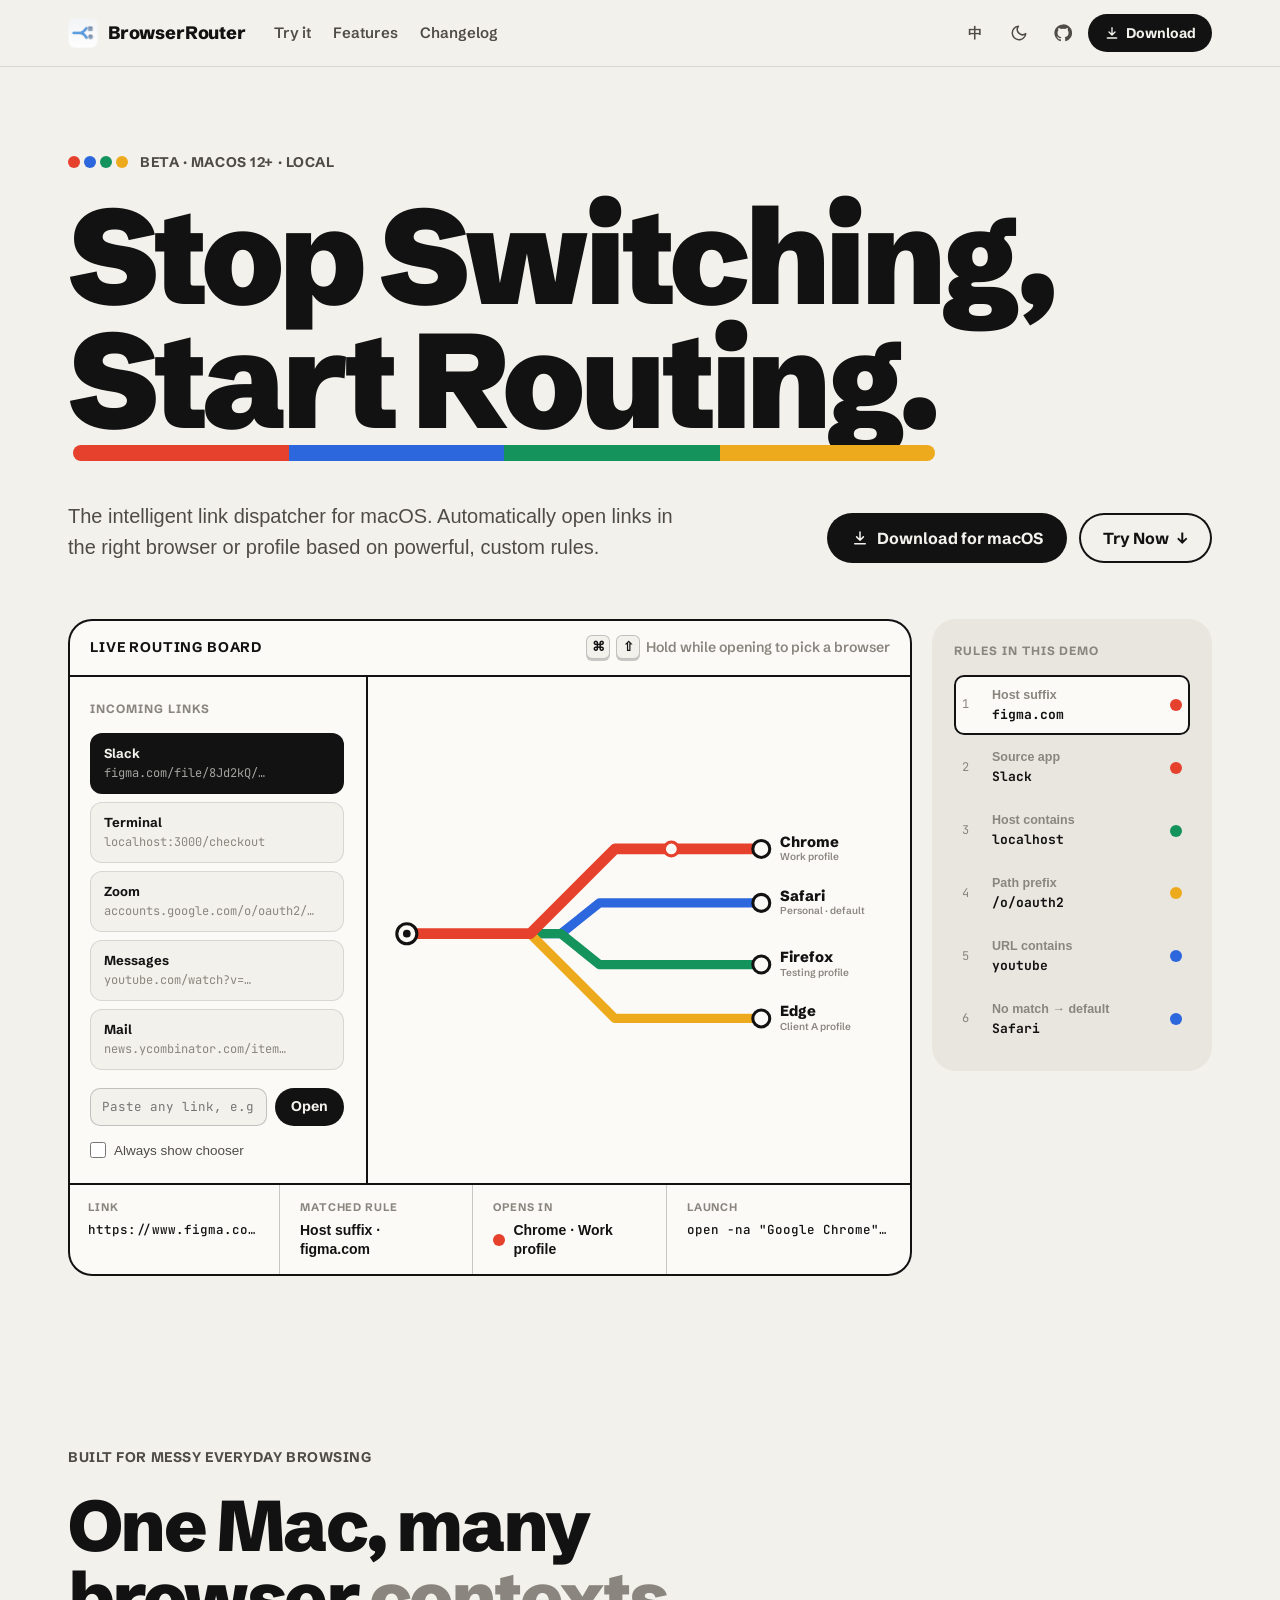
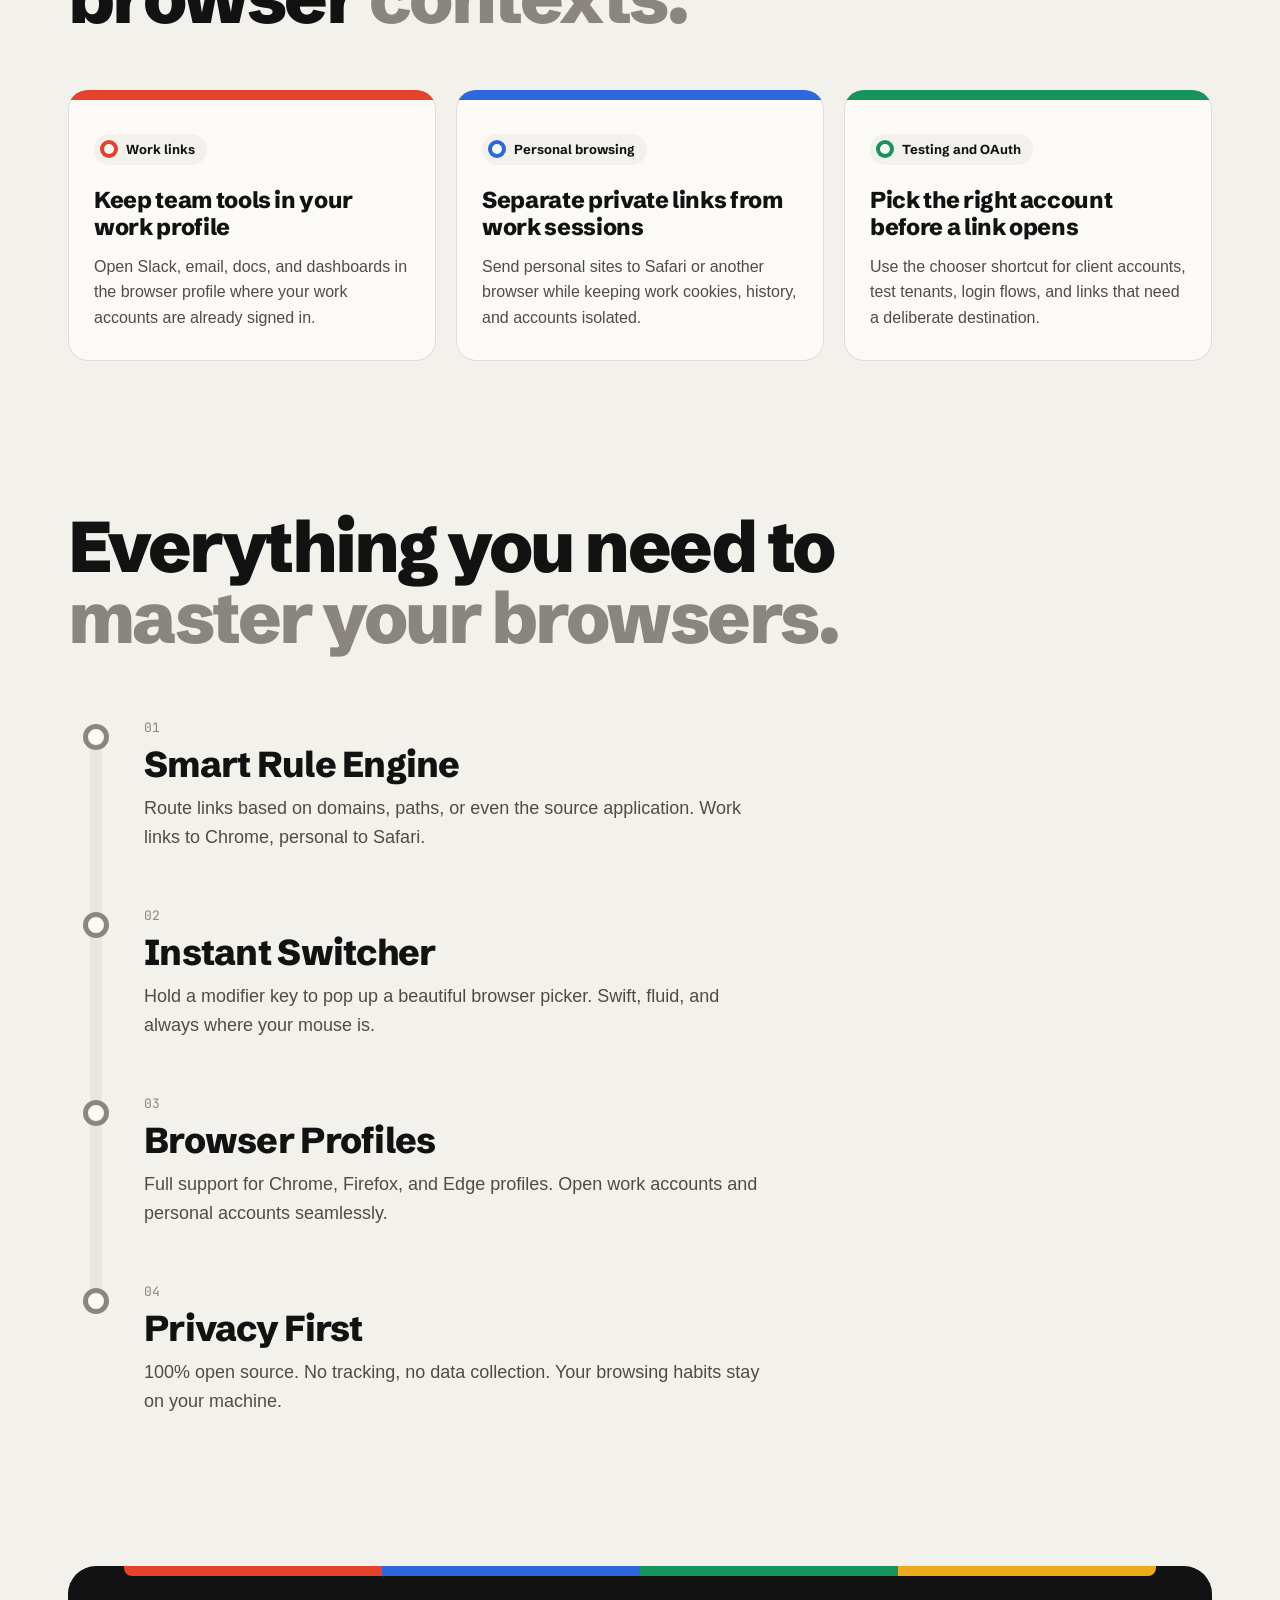
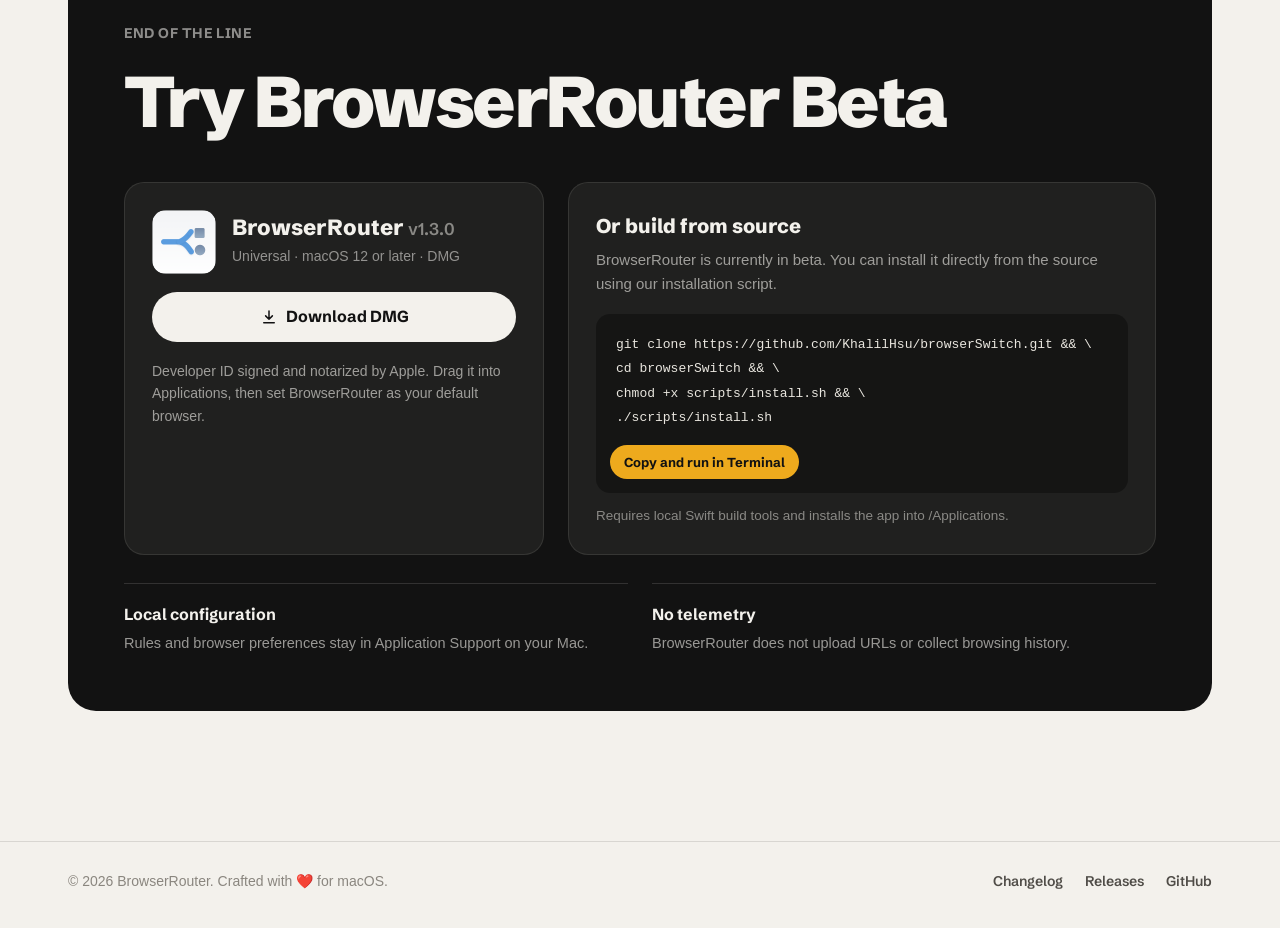
==== commit 046c786f: "Redesign website and link the signed v1.3.0 DMG Rebuild the site around a transit-map idea: an inter" ====
--- a/index.html
+++ b/index.html
@@ -1,212 +1,318 @@
 <!DOCTYPE html>
 <html lang="en">
-
 <head>
-    <meta charset="UTF-8">
-    <meta name="viewport" content="width=device-width, initial-scale=1.0">
-    <title>BrowserRouter - Route Every Link to the Right Browser on macOS</title>
-    <meta name="description"
-        content="BrowserRouter is a local-first macOS link router that opens work, personal, OAuth, and testing links in the right browser or profile using custom rules.">
-    <meta name="application-name" content="BrowserRouter">
-    <meta name="apple-mobile-web-app-title" content="BrowserRouter">
-    <meta name="theme-color" content="#0a0a0c">
-    <meta name="robots" content="index, follow">
-    <link rel="canonical" href="https://khalilhsu.github.io/browserSwitch/">
-
-    <!-- Open Graph / Facebook -->
-    <meta property="og:type" content="website">
-    <meta property="og:url" content="https://khalilhsu.github.io/browserSwitch/">
-    <meta property="og:site_name" content="BrowserRouter">
-    <meta property="og:title" content="BrowserRouter - Route Every Link to the Right Browser on macOS">
-    <meta property="og:description"
-        content="A local-first macOS utility for opening links in the right browser or profile based on your rules. Built for work, personal, testing, and account-separated workflows.">
-    <meta property="og:image" content="https://khalilhsu.github.io/browserSwitch/assets/hero.jpg">
-    <meta property="og:image:width" content="1024">
-    <meta property="og:image:height" content="1024">
-    <meta property="og:image:alt" content="BrowserRouter routes links to Safari, Chrome, Firefox, and Edge.">
-
-    <!-- Twitter -->
-    <meta property="twitter:card" content="summary_large_image">
-    <meta property="twitter:url" content="https://khalilhsu.github.io/browserSwitch/">
-    <meta property="twitter:title" content="BrowserRouter - Route Every Link to the Right Browser on macOS">
-    <meta property="twitter:description"
-        content="Open work, personal, OAuth, and testing links in the right macOS browser or profile with local custom rules.">
-    <meta property="twitter:image" content="https://khalilhsu.github.io/browserSwitch/assets/hero.jpg">
-    <meta property="twitter:image:alt" content="BrowserRouter routes links to Safari, Chrome, Firefox, and Edge.">
-
-    <!-- Favicon -->
-    <link rel="icon" type="image/png" href="assets/app-icon.png">
-    <link rel="apple-touch-icon" href="assets/app-icon.png">
-
-    <script>
-        (function() {
-            const savedTheme = localStorage.getItem('theme');
-            const systemPrefersDark = window.matchMedia('(prefers-color-scheme: dark)').matches;
-            const theme = savedTheme || (systemPrefersDark ? 'dark' : 'light');
-            document.documentElement.setAttribute('data-theme', theme);
-        })();
-    </script>
-    <link rel="stylesheet" href="style.css?v=25">
-    <link rel="preconnect" href="https://fonts.googleapis.com">
-    <link rel="preconnect" href="https://fonts.gstatic.com" crossorigin>
-    <link href="https://fonts.googleapis.com/css2?family=Inter:wght@400;600;800&family=Outfit:wght@500;700&display=swap"
-        rel="stylesheet">
-    <script type="application/ld+json">
-    {
-        "@context": "https://schema.org",
-        "@type": "SoftwareApplication",
-        "name": "BrowserRouter",
-        "applicationCategory": "UtilitiesApplication",
-        "operatingSystem": "macOS 12 or newer",
-        "description": "A local-first macOS utility that routes links to the right browser or browser profile using custom rules.",
-        "url": "https://khalilhsu.github.io/browserSwitch/",
-        "codeRepository": "https://github.com/KhalilHsu/browserSwitch",
-        "license": "https://github.com/KhalilHsu/browserSwitch/blob/main/LICENSE",
-        "softwareVersion": "Beta"
-    }
-    </script>
+  <meta charset="UTF-8">
+  <meta name="viewport" content="width=device-width, initial-scale=1.0">
+  <title>BrowserRouter - Route Every Link to the Right Browser on macOS</title>
+  <meta name="description" content="BrowserRouter is a local-first macOS link router that opens work, personal, OAuth, and testing links in the right browser or profile using custom rules.">
+  <meta name="application-name" content="BrowserRouter">
+  <meta name="apple-mobile-web-app-title" content="BrowserRouter">
+  <meta name="theme-color" content="#f3f1ec" media="(prefers-color-scheme: light)">
+  <meta name="theme-color" content="#111113" media="(prefers-color-scheme: dark)">
+  <meta name="robots" content="index, follow">
+  <link rel="canonical" href="https://khalilhsu.github.io/browserSwitch/">
+
+  <meta property="og:type" content="website">
+  <meta property="og:url" content="https://khalilhsu.github.io/browserSwitch/">
+  <meta property="og:site_name" content="BrowserRouter">
+  <meta property="og:title" content="BrowserRouter - Route Every Link to the Right Browser on macOS">
+  <meta property="og:description" content="A local-first macOS utility for opening links in the right browser or profile based on your rules. Built for work, personal, testing, and account-separated workflows.">
+  <meta property="og:image" content="https://khalilhsu.github.io/browserSwitch/assets/hero.jpg">
+  <meta property="og:image:width" content="1024">
+  <meta property="og:image:height" content="1024">
+  <meta property="og:image:alt" content="BrowserRouter routes links to Safari, Chrome, Firefox, and Edge.">
+
+  <meta property="twitter:card" content="summary_large_image">
+  <meta property="twitter:url" content="https://khalilhsu.github.io/browserSwitch/">
+  <meta property="twitter:title" content="BrowserRouter - Route Every Link to the Right Browser on macOS">
+  <meta property="twitter:description" content="Open work, personal, OAuth, and testing links in the right macOS browser or profile with local custom rules.">
+  <meta property="twitter:image" content="https://khalilhsu.github.io/browserSwitch/assets/hero.jpg">
+  <meta property="twitter:image:alt" content="BrowserRouter routes links to Safari, Chrome, Firefox, and Edge.">
+
+  <link rel="icon" type="image/png" href="assets/app-icon.png">
+  <link rel="apple-touch-icon" href="assets/app-icon.png">
+
+  <script>
+    (function () {
+      var saved = null;
+      try { saved = localStorage.getItem('theme'); } catch (e) {}
+      if (saved === 'light' || saved === 'dark') document.documentElement.setAttribute('data-theme', saved);
+    })();
+  </script>
+  <link rel="preconnect" href="https://fonts.googleapis.com">
+  <link rel="preconnect" href="https://fonts.gstatic.com" crossorigin>
+  <link href="https://fonts.googleapis.com/css2?family=Schibsted+Grotesk:wght@400;500;600;700;800;900&family=JetBrains+Mono:wght@400;500;700&display=swap" rel="stylesheet">
+  <link rel="stylesheet" href="style.css?v=40">
+  <script type="application/ld+json">
+  {
+    "@context": "https://schema.org",
+    "@type": "SoftwareApplication",
+    "name": "BrowserRouter",
+    "applicationCategory": "UtilitiesApplication",
+    "operatingSystem": "macOS 12 or newer",
+    "description": "A local-first macOS utility that routes links to the right browser or browser profile using custom rules.",
+    "url": "https://khalilhsu.github.io/browserSwitch/",
+    "codeRepository": "https://github.com/KhalilHsu/browserSwitch",
+    "license": "https://github.com/KhalilHsu/browserSwitch/blob/main/LICENSE",
+    "softwareVersion": "1.3.0"
+  }
+  </script>
 </head>
 
 <body>
-    <header>
-        <nav class="container">
-            <div class="logo">
-                <img src="assets/app-icon.png" alt="BrowserRouter Icon" class="logo-img">
-                <span class="logo-text">BrowserRouter</span>
+  <header class="nav">
+    <div class="wrap nav-inner">
+      <a href="#top" class="brand">
+        <img src="assets/app-icon.png" alt="" width="30" height="30">
+        <span>BrowserRouter</span>
+      </a>
+      <nav class="nav-links">
+        <a href="#board" data-i18n="nav-demo">Try it</a>
+        <a href="#features" data-i18n="nav-features">Features</a>
+        <a href="changelog.html" data-i18n="nav-changelog">Changelog</a>
+      </nav>
+      <div class="nav-tools">
+        <button type="button" class="tool" id="lang-toggle" aria-label="Switch language">中</button>
+        <button type="button" class="tool" id="theme-toggle" aria-label="Toggle theme">
+          <svg class="i-moon" width="18" height="18" viewBox="0 0 24 24" fill="none" stroke="currentColor" stroke-width="2" stroke-linecap="round" stroke-linejoin="round"><path d="M21 12.8A9 9 0 1 1 11.2 3a7 7 0 0 0 9.8 9.8Z"/></svg>
+          <svg class="i-sun" width="18" height="18" viewBox="0 0 24 24" fill="none" stroke="currentColor" stroke-width="2" stroke-linecap="round"><circle cx="12" cy="12" r="4.5"/><path d="M12 1.5v2.5M12 20v2.5M4.6 4.6l1.8 1.8M17.6 17.6l1.8 1.8M1.5 12H4M20 12h2.5M4.6 19.4l1.8-1.8M17.6 6.4l1.8-1.8"/></svg>
+        </button>
+        <a class="tool" href="https://github.com/KhalilHsu/browserSwitch" target="_blank" rel="noopener noreferrer" aria-label="GitHub">
+          <svg width="18" height="18" viewBox="0 0 24 24" fill="currentColor"><path d="M12 .5a11.5 11.5 0 0 0-3.64 22.41c.58.1.79-.25.79-.56v-2c-3.2.7-3.88-1.37-3.88-1.37-.52-1.33-1.28-1.69-1.28-1.69-1.05-.72.08-.7.08-.7 1.16.08 1.77 1.19 1.77 1.19 1.03 1.77 2.7 1.26 3.36.96.1-.75.4-1.26.73-1.55-2.55-.29-5.24-1.28-5.24-5.68 0-1.26.45-2.28 1.19-3.08-.12-.29-.52-1.46.11-3.05 0 0 .97-.31 3.17 1.18a11 11 0 0 1 5.77 0c2.2-1.49 3.17-1.18 3.17-1.18.63 1.59.23 2.76.11 3.05.74.8 1.19 1.82 1.19 3.08 0 4.41-2.69 5.38-5.26 5.67.41.36.78 1.06.78 2.14v3.17c0 .31.21.67.8.56A11.5 11.5 0 0 0 12 .5Z"/></svg>
+        </a>
+        <a class="btn btn-ink btn-sm" href="https://github.com/KhalilHsu/browserSwitch/releases/download/v1.3.0/BrowserRouter-1.3.0.dmg" data-release-link>
+          <svg width="16" height="16" viewBox="0 0 24 24" fill="none" stroke="currentColor" stroke-width="2" stroke-linecap="round" stroke-linejoin="round"><path d="M12 4v11m0 0-4.5-4.5M12 15l4.5-4.5M5 19.5h14"/></svg>
+          <span data-i18n="nav-download">Download</span>
+        </a>
+      </div>
+    </div>
+  </header>
+
+  <main id="top">
+    <!-- Hero -->
+    <section class="hero wrap">
+      <p class="kicker"><span class="line-dots" aria-hidden="true"><i class="c-red"></i><i class="c-blue"></i><i class="c-green"></i><i class="c-yellow"></i></span><span data-i18n="hero-tag">Beta · macOS 12+ · Local</span></p>
+      <h1 class="hero-title">
+        <span class="ht-a" data-i18n="hero-title">Stop Switching,</span>
+        <span class="ht-b" data-i18n="hero-title-gradient">Start Routing.</span>
+      </h1>
+      <div class="hero-foot">
+        <p class="lead" data-i18n="hero-desc">The intelligent link dispatcher for macOS. Automatically open links in the right browser or profile based on powerful, custom rules.</p>
+        <div class="hero-ctas">
+          <a class="btn btn-ink" href="https://github.com/KhalilHsu/browserSwitch/releases/download/v1.3.0/BrowserRouter-1.3.0.dmg" data-release-link>
+            <svg width="18" height="18" viewBox="0 0 24 24" fill="none" stroke="currentColor" stroke-width="2" stroke-linecap="round" stroke-linejoin="round"><path d="M12 4v11m0 0-4.5-4.5M12 15l4.5-4.5M5 19.5h14"/></svg>
+            <span data-i18n="hero-download">Download for macOS</span>
+          </a>
+          <a class="btn btn-line" href="#board"><span data-i18n="hero-cta">Try Now</span> <span aria-hidden="true">↓</span></a>
+        </div>
+      </div>
+    </section>
+
+    <!-- Routing board -->
+    <section class="board-wrap wrap" id="board">
+      <div class="board">
+        <div class="board-head">
+          <span class="board-title" data-i18n="board-title">Live routing board</span>
+          <span class="board-status" id="chooser-status">
+            <kbd>⌘</kbd><kbd>⇧</kbd> <span data-i18n="board-chooser-hint">Hold while opening to pick a browser</span>
+          </span>
+        </div>
+
+        <div class="board-body">
+          <div class="board-left">
+            <p class="board-label" data-i18n="board-incoming">Incoming links</p>
+            <div class="chips" id="chips">
+              <button type="button" class="chip" data-app="Slack" data-url="https://www.figma.com/file/8Jd2kQ/onboarding-v3"><span class="chip-app">Slack</span><span class="chip-url">figma.com/file/8Jd2kQ/…</span></button>
+              <button type="button" class="chip" data-app="Terminal" data-url="http://localhost:3000/checkout?debug=1"><span class="chip-app">Terminal</span><span class="chip-url">localhost:3000/checkout</span></button>
+              <button type="button" class="chip" data-app="Zoom" data-url="https://accounts.google.com/o/oauth2/v2/auth?client_id=acme"><span class="chip-app">Zoom</span><span class="chip-url">accounts.google.com/o/oauth2/…</span></button>
+              <button type="button" class="chip" data-app="Messages" data-url="https://www.youtube.com/watch?v=dQw4w9WgXcQ"><span class="chip-app">Messages</span><span class="chip-url">youtube.com/watch?v=…</span></button>
+              <button type="button" class="chip" data-app="Mail" data-url="https://news.ycombinator.com/item?id=4012"><span class="chip-app">Mail</span><span class="chip-url">news.ycombinator.com/item…</span></button>
             </div>
-            <div class="nav-links">
-                <a href="changelog.html" data-i18n="nav-changelog">Changelog</a>
-                <button id="theme-toggle" class="control-btn" title="Toggle Theme">
-                    <svg id="moon-icon" xmlns="http://www.w3.org/2000/svg" width="20" height="20" viewBox="0 0 24 24"
-                        fill="none" stroke="currentColor" stroke-width="2" stroke-linecap="round"
-                        stroke-linejoin="round">
-                        <path d="M21 12.79A9 9 0 1 1 11.21 3 7 7 0 0 0 21 12.79z"></path>
-                    </svg>
-                    <svg id="sun-icon" xmlns="http://www.w3.org/2000/svg" width="20" height="20" viewBox="0 0 24 24"
-                        fill="none" stroke="currentColor" stroke-width="2" stroke-linecap="round"
-                        stroke-linejoin="round" style="display: none;">
-                        <circle cx="12" cy="12" r="5"></circle>
-                        <line x1="12" y1="1" x2="12" y2="3"></line>
-                        <line x1="12" y1="21" x2="12" y2="23"></line>
-                        <line x1="4.22" y1="4.22" x2="5.64" y2="5.64"></line>
-                        <line x1="18.36" y1="18.36" x2="19.78" y2="19.78"></line>
-                        <line x1="1" y1="12" x2="3" y2="12"></line>
-                        <line x1="21" y1="12" x2="23" y2="12"></line>
-                        <line x1="4.22" y1="19.78" x2="5.64" y2="18.36"></line>
-                        <line x1="18.36" y1="5.64" x2="19.78" y2="4.22"></line>
-                    </svg>
-                </button>
-                <button id="lang-toggle" class="control-btn lang-btn" title="Toggle Language">中</button>
-                <a href="https://github.com/KhalilHsu/browserSwitch" class="btn btn-secondary">GitHub</a>
+            <form class="url-form" id="url-form" autocomplete="off">
+              <label class="sr-only" for="url-input" data-i18n="board-input-label">Paste any link</label>
+              <input id="url-input" type="text" inputmode="url" spellcheck="false" placeholder="https://" data-i18n-placeholder="board-input-ph">
+              <button type="submit" class="btn btn-ink btn-sm" data-i18n="board-open">Open</button>
+            </form>
+            <label class="always">
+              <input type="checkbox" id="always-chooser">
+              <span data-i18n="board-always">Always show chooser</span>
+            </label>
+          </div>
+
+          <div class="board-map">
+            <svg id="route-map" viewBox="0 0 680 360" role="img" aria-label="Route map">
+              <g class="rails">
+                <path id="r-work" class="rail c-red" d="M40 180 H200 L310 70 H500"/>
+                <path id="r-personal" class="rail c-blue" d="M40 180 H240 L290 140 H500"/>
+                <path id="r-testing" class="rail c-green" d="M40 180 H240 L290 220 H500"/>
+                <path id="r-client" class="rail c-yellow" d="M40 180 H200 L310 290 H500"/>
+              </g>
+              <circle class="origin" cx="40" cy="180" r="13"/>
+              <circle class="origin-core" cx="40" cy="180" r="5"/>
+              <g class="stations">
+                <g class="station" data-route="work" transform="translate(500 70)"><circle r="11"/><text x="24" y="-3" class="st-name">Chrome</text><text x="24" y="15" class="st-sub" data-i18n="st-work">Work profile</text></g>
+                <g class="station" data-route="personal" transform="translate(500 140)"><circle r="11"/><text x="24" y="-3" class="st-name">Safari</text><text x="24" y="15" class="st-sub" data-i18n="st-personal">Personal · default</text></g>
+                <g class="station" data-route="testing" transform="translate(500 220)"><circle r="11"/><text x="24" y="-3" class="st-name">Firefox</text><text x="24" y="15" class="st-sub" data-i18n="st-testing">Testing profile</text></g>
+                <g class="station" data-route="client" transform="translate(500 290)"><circle r="11"/><text x="24" y="-3" class="st-name">Edge</text><text x="24" y="15" class="st-sub" data-i18n="st-client">Client A profile</text></g>
+              </g>
+              <circle id="train" class="train" r="9" cx="40" cy="180"/>
+            </svg>
+          </div>
+        </div>
+
+        <div class="board-result" id="result" aria-live="polite">
+          <div class="res-col">
+            <span class="res-k" data-i18n="res-link">Link</span>
+            <span class="res-v mono" id="res-url">—</span>
+          </div>
+          <div class="res-col">
+            <span class="res-k" data-i18n="res-rule">Matched rule</span>
+            <span class="res-v" id="res-rule">—</span>
+          </div>
+          <div class="res-col">
+            <span class="res-k" data-i18n="res-dest">Opens in</span>
+            <span class="res-v" id="res-dest">—</span>
+          </div>
+          <div class="res-col res-cmd">
+            <span class="res-k" data-i18n="res-args">Launch</span>
+            <code class="res-v mono" id="res-args">—</code>
+          </div>
+        </div>
+
+        <!-- Chooser popover -->
+        <div class="chooser" id="chooser" role="menu" hidden>
+          <p class="chooser-url mono" id="chooser-url"></p>
+          <button type="button" role="menuitem" data-route="work"><i class="c-red"></i>Chrome <span data-i18n="st-work">Work profile</span></button>
+          <button type="button" role="menuitem" data-route="personal"><i class="c-blue"></i>Safari <span data-i18n="st-personal">Personal · default</span></button>
+          <button type="button" role="menuitem" data-route="testing"><i class="c-green"></i>Firefox <span data-i18n="st-testing">Testing profile</span></button>
+          <button type="button" role="menuitem" data-route="client"><i class="c-yellow"></i>Edge <span data-i18n="st-client">Client A profile</span></button>
+        </div>
+      </div>
+
+      <div class="rules">
+        <p class="board-label" data-i18n="rules-title">Rules in this demo</p>
+        <ol class="rule-list">
+          <li><span class="rt" data-i18n="rule-host-suffix">Host suffix</span><code>figma.com</code><i class="c-red"></i></li>
+          <li><span class="rt" data-i18n="rule-source">Source app</span><code>Slack</code><i class="c-red"></i></li>
+          <li><span class="rt" data-i18n="rule-host-contains">Host contains</span><code>localhost</code><i class="c-green"></i></li>
+          <li><span class="rt" data-i18n="rule-path">Path prefix</span><code>/o/oauth2</code><i class="c-yellow"></i></li>
+          <li><span class="rt" data-i18n="rule-url">URL contains</span><code>youtube</code><i class="c-blue"></i></li>
+          <li><span class="rt" data-i18n="rule-default">No match → default</span><code>Safari</code><i class="c-blue"></i></li>
+        </ol>
+      </div>
+    </section>
+
+    <!-- Use cases -->
+    <section class="section wrap" aria-labelledby="use-cases-title">
+      <p class="kicker" data-i18n="use-kicker">Built for messy everyday browsing</p>
+      <h2 id="use-cases-title" class="h2"><span data-i18n="use-title">One Mac, many browser</span> <span class="hl" data-i18n="use-title-gradient">contexts.</span></h2>
+      <div class="lines">
+        <article class="line-card" style="--c: var(--red)">
+          <span class="line-tag"><i></i><span data-i18n="use1-label">Work links</span></span>
+          <h3 data-i18n="use1-title">Keep team tools in your work profile</h3>
+          <p data-i18n="use1-desc">Open Slack, email, docs, and dashboards in the browser profile where your work accounts are already signed in.</p>
+        </article>
+        <article class="line-card" style="--c: var(--blue)">
+          <span class="line-tag"><i></i><span data-i18n="use2-label">Personal browsing</span></span>
+          <h3 data-i18n="use2-title">Separate private links from work sessions</h3>
+          <p data-i18n="use2-desc">Send personal sites to Safari or another browser while keeping work cookies, history, and accounts isolated.</p>
+        </article>
+        <article class="line-card" style="--c: var(--green)">
+          <span class="line-tag"><i></i><span data-i18n="use3-label">Testing and OAuth</span></span>
+          <h3 data-i18n="use3-title">Pick the right account before a link opens</h3>
+          <p data-i18n="use3-desc">Use the chooser shortcut for client accounts, test tenants, login flows, and links that need a deliberate destination.</p>
+        </article>
+      </div>
+    </section>
+
+    <!-- Features as a transit line -->
+    <section class="section wrap" id="features">
+      <h2 class="h2"><span data-i18n="feature-title">Everything you need to</span> <span class="hl" data-i18n="feature-title-gradient">master your browsers.</span></h2>
+      <ol class="stops" id="stops">
+        <li class="stop">
+          <span class="stop-no">01</span>
+          <div>
+            <h3 data-i18n="feat1-title">Smart Rule Engine</h3>
+            <p data-i18n="feat1-desc">Route links based on domains, paths, or even the source application. Work links to Chrome, personal to Safari.</p>
+          </div>
+        </li>
+        <li class="stop">
+          <span class="stop-no">02</span>
+          <div>
+            <h3 data-i18n="feat2-title">Instant Switcher</h3>
+            <p data-i18n="feat2-desc">Hold a modifier key to pop up a beautiful browser picker. Swift, fluid, and always where your mouse is.</p>
+          </div>
+        </li>
+        <li class="stop">
+          <span class="stop-no">03</span>
+          <div>
+            <h3 data-i18n="feat4-title">Browser Profiles</h3>
+            <p data-i18n="feat4-desc">Full support for Chrome, Firefox, and Edge profiles. Open work accounts and personal accounts seamlessly.</p>
+          </div>
+        </li>
+        <li class="stop">
+          <span class="stop-no">04</span>
+          <div>
+            <h3 data-i18n="feat3-title">Privacy First</h3>
+            <p data-i18n="feat3-desc">100% open source. No tracking, no data collection. Your browsing habits stay on your machine.</p>
+          </div>
+        </li>
+      </ol>
+    </section>
+
+    <!-- Install -->
+    <section class="section wrap" id="try-beta">
+      <div class="terminus">
+        <div class="terminus-head">
+          <p class="kicker kicker-light"><span data-i18n="terminus-kicker">End of the line</span></p>
+          <h2 class="h2" data-i18n="cta-title">Try BrowserRouter Beta</h2>
+        </div>
+        <div class="terminus-grid">
+          <div class="dl">
+            <img src="assets/app-icon.png" alt="" width="64" height="64">
+            <div>
+              <p class="dl-name">BrowserRouter <span data-release-version>v1.3.0</span></p>
+              <p class="dl-meta"><span data-i18n="dl-meta">Universal · macOS 12 or later</span> · <span data-release-size>DMG</span></p>
             </div>
-        </nav>
-    </header>
-
-    <main>
-        <section class="hero container">
-            <div class="hero-content">
-                <h1><span data-i18n="hero-title">Stop Switching,</span> <span class="gradient-text"
-                        data-i18n="hero-title-gradient">Start Routing.</span></h1>
-                <p class="lead" data-i18n="hero-desc">The intelligent link dispatcher for macOS. Automatically open
-                    links in the right browser or profile based on powerful, custom rules.</p>
-                <div class="hero-btns">
-                    <a href="#try-beta" class="btn btn-primary" data-i18n="hero-cta">Try Now</a>
-                    <span class="version-tag" data-i18n="hero-tag">Open Source · Beta · macOS 12+ · Local only</span>
-                </div>
-            </div>
-            <div class="hero-image">
-                <img src="assets/hero.jpg" alt="BrowserRouter Concept Illustration" class="floating-img">
-            </div>
-        </section>
-
-        <section class="use-cases container" aria-labelledby="use-cases-title">
-            <div class="section-kicker" data-i18n="use-kicker">Built for messy everyday browsing</div>
-            <h2 id="use-cases-title" class="section-title"><span data-i18n="use-title">One Mac, many browser</span>
-                <span class="gradient-text" data-i18n="use-title-gradient">contexts.</span>
-            </h2>
-            <div class="use-case-grid">
-                <div class="use-case-card">
-                    <span class="use-case-label" data-i18n="use1-label">Work links</span>
-                    <h3 data-i18n="use1-title">Keep team tools in your work profile</h3>
-                    <p data-i18n="use1-desc">Open Slack, email, docs, and dashboards in the browser profile where your
-                        work accounts are already signed in.</p>
-                </div>
-                <div class="use-case-card">
-                    <span class="use-case-label" data-i18n="use2-label">Personal browsing</span>
-                    <h3 data-i18n="use2-title">Separate private links from work sessions</h3>
-                    <p data-i18n="use2-desc">Send personal sites to Safari or another browser while keeping work
-                        cookies, history, and accounts isolated.</p>
-                </div>
-                <div class="use-case-card">
-                    <span class="use-case-label" data-i18n="use3-label">Testing and OAuth</span>
-                    <h3 data-i18n="use3-title">Pick the right account before a link opens</h3>
-                    <p data-i18n="use3-desc">Use the chooser shortcut for client accounts, test tenants, login flows,
-                        and links that need a deliberate destination.</p>
-                </div>
-            </div>
-        </section>
-
-        <section id="features" class="features container">
-            <h2 class="section-title"><span data-i18n="feature-title">Everything you need to</span> <span
-                    class="gradient-text" data-i18n="feature-title-gradient">master your workflow.</span></h2>
-            <div class="feature-grid">
-                <div class="feature-card">
-                    <div class="feature-icon">🎯</div>
-                    <h3 data-i18n="feat1-title">Smart Rule Engine</h3>
-                    <p data-i18n="feat1-desc">Route links based on domains, paths, or even the source application. Work
-                        links to Chrome, personal to Safari.</p>
-                </div>
-                <div class="feature-card">
-                    <div class="feature-icon">⚡</div>
-                    <h3 data-i18n="feat2-title">Instant Switcher</h3>
-                    <p data-i18n="feat2-desc">Hold a modifier key to pop up a beautiful browser picker. Swift, fluid,
-                        and always where your mouse is.</p>
-                </div>
-                <div class="feature-card">
-                    <div class="feature-icon">🛡️</div>
-                    <h3 data-i18n="feat3-title">Privacy First</h3>
-                    <p data-i18n="feat3-desc">100% open source. No tracking, no data collection. Your browsing habits
-                        stay on your machine.</p>
-                </div>
-            </div>
-        </section>
-
-        <section id="try-beta" class="cta-banner container">
-            <div class="cta-inner">
-                <h2 data-i18n="cta-title">Try BrowserRouter Beta</h2>
-                <p data-i18n="cta-desc">BrowserRouter is currently in beta. You can install it directly from the source
-                    using our installation script.</p>
-                <div class="code-box">
-                    <button class="copy-btn" title="Copy to clipboard" id="copy-install-cmd">
-                        <svg xmlns="http://www.w3.org/2000/svg" width="18" height="18" viewBox="0 0 24 24" fill="none"
-                            stroke="currentColor" stroke-width="2" stroke-linecap="round" stroke-linejoin="round">
-                            <rect x="9" y="9" width="13" height="13" rx="2" ry="2"></rect>
-                            <path d="M5 15H4a2 2 0 0 1-2-2V4a2 2 0 0 1 2-2h9a2 2 0 0 1 2 2v1"></path>
-                        </svg>
-                    </button>
-                    <code id="install-cmd">git clone https://github.com/KhalilHsu/browserSwitch.git && \
+            <a class="btn btn-paper" href="https://github.com/KhalilHsu/browserSwitch/releases/download/v1.3.0/BrowserRouter-1.3.0.dmg" data-release-link>
+              <svg width="18" height="18" viewBox="0 0 24 24" fill="none" stroke="currentColor" stroke-width="2" stroke-linecap="round" stroke-linejoin="round"><path d="M12 4v11m0 0-4.5-4.5M12 15l4.5-4.5M5 19.5h14"/></svg>
+              <span data-i18n="dl-btn">Download DMG</span>
+            </a>
+            <p class="dl-note" data-i18n="dl-note">Developer ID signed and notarized by Apple. Drag it into Applications, then set BrowserRouter as your default browser.</p>
+          </div>
+          <div class="src">
+            <p class="src-title" data-i18n="src-title">Or build from source</p>
+            <p class="src-desc" data-i18n="cta-desc">BrowserRouter is currently in beta. You can install it directly from the source using our installation script.</p>
+            <div class="code">
+              <pre><code id="install-cmd">git clone https://github.com/KhalilHsu/browserSwitch.git && \
 cd browserSwitch && \
 chmod +x scripts/install.sh && \
-./scripts/install.sh</code>
-                </div>
-                <p class="install-hint" data-i18n="install1-desc">Requires local Swift build tools and installs the app
-                    into /Applications.</p>
-                <button type="button" id="copy-terminal-btn" class="btn btn-secondary" style="margin-top: 1rem;"
-                    data-i18n="cta-btn">Copy and run in Terminal</button>
+./scripts/install.sh</code></pre>
+              <button type="button" class="copy" id="copy-terminal-btn" data-i18n="cta-btn">Copy and run in Terminal</button>
             </div>
-        </section>
-    </main>
-
-    <footer>
-        <div class="container footer-content">
-            <p data-i18n="footer-text">&copy; 2026 BrowserRouter. Crafted with ❤️ for macOS.</p>
-            <div class="social-links">
-                <a href="https://github.com/KhalilHsu/browserSwitch">GitHub</a>
-            </div>
-        </div>
-    </footer>
-
-    <script src="script.js?v=30"></script>
+            <p class="src-hint" data-i18n="install1-desc">Requires local Swift build tools and installs the app into /Applications.</p>
+          </div>
+        </div>
+        <ul class="facts">
+          <li><strong data-i18n="install2-title">Local configuration</strong><span data-i18n="install2-desc">Rules and browser preferences stay in Application Support on your Mac.</span></li>
+          <li><strong data-i18n="install3-title">No telemetry</strong><span data-i18n="install3-desc">BrowserRouter does not upload URLs or collect browsing history.</span></li>
+        </ul>
+      </div>
+    </section>
+  </main>
+
+  <footer class="footer">
+    <div class="wrap footer-inner">
+      <p data-i18n="footer-text">&copy; 2026 BrowserRouter. Crafted with ❤️ for macOS.</p>
+      <nav>
+        <a href="changelog.html" data-i18n="nav-changelog">Changelog</a>
+        <a href="https://github.com/KhalilHsu/browserSwitch/releases" target="_blank" rel="noopener noreferrer">Releases</a>
+        <a href="https://github.com/KhalilHsu/browserSwitch" target="_blank" rel="noopener noreferrer">GitHub</a>
+      </nav>
+    </div>
+  </footer>
+
+  <script src="i18n.js?v=40"></script>
+  <script src="script.js?v=40"></script>
 </body>
-
 </html>
--- a/style.css
+++ b/style.css
@@ -1,848 +1,700 @@
+/* BrowserRouter — transit-map inspired site.
+   Each browser profile is a "line"; links are trains routed by rules. */
+
 :root {
-    --primary: #5e5ce6;
-    --primary-glow: rgba(94, 92, 230, 0.4);
-    --bg-dark: #0a0a0c;
-    --card-bg: rgba(255, 255, 255, 0.05);
-    --card-hover: rgba(255, 255, 255, 0.08);
-    --text-main: #ffffff;
-    --text-dim: #a1a1aa;
-    --accent-gradient: linear-gradient(135deg, #5e5ce6 0%, #a259ff 100%);
-    --glass-border: rgba(255, 255, 255, 0.1);
-    --header-bg: rgba(10, 10, 12, 0.8);
-    --shadow-color: rgba(0,0,0,0.5);
-}
-
-:root[data-theme="light"] {
-    --bg-dark: #fcfcfc;
-    --card-bg: #ffffff;
-    --card-hover: #f5f5f7;
-    --text-main: #1d1d1f;
-    --text-dim: #86868b;
-    --glass-border: rgba(0, 0, 0, 0.1);
-    --header-bg: rgba(252, 252, 252, 0.8);
-    --primary-glow: rgba(94, 92, 230, 0.2);
-    --shadow-color: rgba(0,0,0,0.1);
-}
-
-* {
-    margin: 0;
-    padding: 0;
-    box-sizing: border-box;
-}
-
-html {
-    scroll-behavior: smooth;
-    scroll-padding-top: 100px;
-}
-
+  --paper: #f3f1ec;
+  --paper-2: #e9e6df;
+  --card: #fbfaf7;
+  --ink: #121212;
+  --ink-2: #4f4c47;
+  --ink-3: #8a867f;
+  --rule: rgba(18, 18, 18, 0.12);
+  --rule-strong: rgba(18, 18, 18, 0.22);
+  --red: #e5412d;
+  --blue: #2c67dd;
+  --green: #15935d;
+  --yellow: #eeaa1d;
+  --btn: #121212;
+  --btn-ink: #f3f1ec;
+  --term: #121212;
+  --term-ink: #f3f1ec;
+  --display: "Schibsted Grotesk", -apple-system, BlinkMacSystemFont, "PingFang SC", "Helvetica Neue", sans-serif;
+  --text: -apple-system, BlinkMacSystemFont, "SF Pro Text", "PingFang SC", "Helvetica Neue", Arial, sans-serif;
+  --mono: "JetBrains Mono", ui-monospace, "SF Mono", Menlo, monospace;
+  color-scheme: light;
+}
+
+:root[data-theme="dark"] {
+  --paper: #111113;
+  --paper-2: #1a1a1d;
+  --card: #18181b;
+  --ink: #f1efe9;
+  --ink-2: #b4b0a8;
+  --ink-3: #7c7973;
+  --rule: rgba(241, 239, 233, 0.1);
+  --rule-strong: rgba(241, 239, 233, 0.2);
+  --red: #f25a44;
+  --blue: #5287f0;
+  --green: #2bb279;
+  --yellow: #f5bd3d;
+  --btn: #f1efe9;
+  --btn-ink: #111113;
+  --term: #050506;
+  color-scheme: dark;
+}
+
+@media (prefers-color-scheme: dark) {
+  :root:not([data-theme="light"]) {
+    --paper: #111113;
+    --paper-2: #1a1a1d;
+    --card: #18181b;
+    --ink: #f1efe9;
+    --ink-2: #b4b0a8;
+    --ink-3: #7c7973;
+    --rule: rgba(241, 239, 233, 0.1);
+    --rule-strong: rgba(241, 239, 233, 0.2);
+    --red: #f25a44;
+    --blue: #5287f0;
+    --green: #2bb279;
+    --yellow: #f5bd3d;
+    --btn: #f1efe9;
+    --btn-ink: #111113;
+    --term: #050506;
+    color-scheme: dark;
+  }
+}
+
+*, *::before, *::after { box-sizing: border-box; }
+html { scroll-behavior: smooth; scroll-padding-top: 84px; -webkit-text-size-adjust: 100%; }
 body {
-    font-family: 'Inter', -apple-system, BlinkMacSystemFont, sans-serif;
-    background-color: var(--bg-dark);
-    color: var(--text-main);
-    line-height: 1.6;
-    overflow-x: hidden;
-    transition: background-color 0.3s ease, color 0.3s ease;
-}
-
-h1, h2, h3 {
-    font-family: 'Outfit', sans-serif;
-    font-weight: 700;
-}
-
-.container {
-    max-width: 1100px;
-    margin: 0 auto;
-    padding-left: 2rem;
-    padding-right: 2rem;
-}
-
-/* Header & Nav */
-header {
-    padding: 1.5rem 0;
-    position: sticky;
-    top: 0;
-    z-index: 100;
-    background: var(--header-bg);
-    backdrop-filter: blur(12px);
-    -webkit-backdrop-filter: blur(12px);
-    border-bottom: 1px solid var(--glass-border);
-    transition: background-color 0.3s ease, border-color 0.3s ease;
-}
-
-nav {
-    display: flex;
-    justify-content: space-between;
-    align-items: center;
-}
-
-.logo {
-    display: flex;
-    align-items: center;
-    gap: 0.5rem;
-    font-weight: 800;
-    font-size: 1.25rem;
-}
-
-.logo-img {
-    width: 32px;
-    height: 32px;
-    object-fit: contain;
-}
-
-.nav-links {
-    display: flex;
-    align-items: center;
-    gap: 1.5rem;
-}
-
-.nav-links a {
-    color: var(--text-dim);
-    text-decoration: none;
-    font-size: 0.95rem;
-    transition: color 0.3s;
-}
-
-.nav-links a:hover {
-    color: var(--text-main);
-}
-
-/* Controls (Theme & Lang) */
-.control-btn {
-    background: transparent;
-    border: none;
-    color: var(--text-dim);
-    cursor: pointer;
-    display: flex;
-    align-items: center;
-    justify-content: center;
-    padding: 0.5rem;
-    border-radius: 8px;
-    transition: all 0.2s;
-}
-
-.control-btn:hover {
-    color: var(--text-main);
-    background: var(--card-bg);
-}
-
-.lang-btn {
-    font-family: 'Outfit', sans-serif;
-    font-weight: 700;
-    font-size: 1rem;
-    width: 36px;
-    height: 36px;
-}
-
-/* Buttons */
+  margin: 0;
+  background: var(--paper);
+  color: var(--ink);
+  font-family: var(--text);
+  font-size: 17px;
+  line-height: 1.6;
+  -webkit-font-smoothing: antialiased;
+  overflow-x: hidden;
+}
+img, svg { display: block; }
+a { color: inherit; text-decoration: none; }
+button { font: inherit; color: inherit; background: none; border: 0; padding: 0; cursor: pointer; }
+h1, h2, h3, p { margin: 0; }
+[hidden] { display: none !important; }
+:focus-visible { outline: 2px solid var(--blue); outline-offset: 3px; border-radius: 6px; }
+.sr-only { position: absolute; width: 1px; height: 1px; overflow: hidden; clip: rect(0 0 0 0); white-space: nowrap; }
+.mono { font-family: var(--mono); }
+
+.c-red { --c: var(--red); }
+.c-blue { --c: var(--blue); }
+.c-green { --c: var(--green); }
+.c-yellow { --c: var(--yellow); }
+
+.wrap { width: 100%; max-width: 1200px; margin: 0 auto; padding-inline: 28px; }
+
+/* ---------- Buttons ---------- */
 .btn {
-    padding: 0.8rem 1.6rem;
-    border-radius: 12px;
-    font-weight: 600;
-    text-decoration: none;
-    transition: all 0.3s cubic-bezier(0.4, 0, 0.2, 1);
-    display: inline-block;
-}
-
-button.btn {
-    cursor: pointer;
-    font: inherit;
-}
-
-.btn-primary {
-    background: var(--accent-gradient);
-    color: white;
-    box-shadow: 0 10px 20px var(--primary-glow);
-}
-
-.btn-primary:hover {
-    transform: translateY(-2px);
-    box-shadow: 0 15px 30px var(--primary-glow);
-}
-
-.btn-secondary {
-    background: var(--card-bg);
-    border: 1px solid var(--glass-border);
-    color: var(--text-main);
-}
-
-.btn-secondary:hover {
-    background: var(--card-hover);
-}
-
-/* Hero Section */
-.hero {
-    display: grid;
-    grid-template-columns: 1.2fr 1fr;
-    align-items: center;
-    gap: 4rem;
-    padding-top: 8rem;
-    padding-bottom: 8rem;
-}
-
-.hero h1 {
-    font-size: 4rem;
-    line-height: 1.1;
-    margin-bottom: 1.5rem;
-}
-
-.gradient-text {
-    background: var(--accent-gradient);
-    -webkit-background-clip: text;
-    -webkit-text-fill-color: transparent;
-}
-
-.lead {
-    font-size: 1.25rem;
-    color: var(--text-dim);
-    margin-bottom: 2.5rem;
-    max-width: 500px;
-}
-
-.hero-btns {
-    display: flex;
-    align-items: center;
-    gap: 1.5rem;
-}
-
-.version-tag {
-    font-size: 0.9rem;
-    color: var(--text-dim);
-    opacity: 0.8;
-}
-
-.hero-image img {
-    width: 100%;
-    border-radius: 24px;
-    box-shadow: 0 30px 60px var(--shadow-color);
-    transition: box-shadow 0.3s ease;
-}
-
-.floating-img {
-    animation: float 6s ease-in-out infinite;
-}
-
-@keyframes float {
-    0% { transform: translateY(0px); }
-    50% { transform: translateY(-20px); }
-    100% { transform: translateY(0px); }
-}
-
-/* Features */
-.use-cases {
-    padding-top: 3rem;
-    padding-bottom: 5rem;
-}
-
-.section-kicker {
-    color: var(--primary);
-    font-size: 0.85rem;
-    font-weight: 800;
-    letter-spacing: 0.08em;
-    margin-bottom: 0.75rem;
-    text-align: center;
-    text-transform: uppercase;
-}
-
-.use-case-grid {
-    display: grid;
-    grid-template-columns: repeat(3, 1fr);
-    gap: 1.25rem;
-}
-
-.use-case-card {
-    background: var(--card-bg);
-    border: 1px solid var(--glass-border);
-    border-radius: 18px;
-    padding: 1.5rem;
-    min-height: 230px;
-    transition: background-color 0.3s ease, border-color 0.3s ease, transform 0.3s ease;
-}
-
-.use-case-card:hover {
-    background: var(--card-hover);
-    border-color: rgba(94, 92, 230, 0.5);
-    transform: translateY(-3px);
-}
-
-.use-case-label {
-    color: var(--primary);
-    display: block;
-    font-size: 0.78rem;
-    font-weight: 800;
-    margin-bottom: 1rem;
-    text-transform: uppercase;
-}
-
-.use-case-card h3 {
-    font-size: 1.25rem;
-    line-height: 1.25;
-    margin-bottom: 0.85rem;
-}
-
-.use-case-card p {
-    color: var(--text-dim);
-}
-
-.features {
-    padding-top: 6rem;
-    padding-bottom: 6rem;
-}
-
-.section-title {
-    font-size: 2.5rem;
-    text-align: center;
-    margin-bottom: 4rem;
-}
-
-.feature-grid {
-    display: grid;
-    grid-template-columns: repeat(3, 1fr);
-    gap: 1.25rem;
-}
-
-.feature-card {
-    background: var(--card-bg);
-    padding: 1.5rem;
-    border-radius: 18px;
-    border: 1px solid var(--glass-border);
-    transition: all 0.3s;
-}
-
-.feature-card:hover {
-    background: var(--card-hover);
-    border-color: var(--primary);
-    transform: translateY(-5px);
-}
-
-.feature-icon {
-    font-size: 2rem;
-    margin-bottom: 1rem;
-}
-
-.feature-card h3 {
-    font-size: 1.25rem;
-    line-height: 1.25;
-    margin-bottom: 0.85rem;
-}
-
-.feature-card p {
-    color: var(--text-dim);
-}
-
-/* CTA Banner */
-.cta-banner {
-    padding-top: 4rem;
-    padding-bottom: 4rem;
-}
-
-.cta-inner {
-    background: var(--accent-gradient);
-    padding: 4rem;
-    border-radius: 32px;
-    text-align: center;
-    color: white;
-}
-
-.cta-inner h2 {
-    font-size: 2.5rem;
-    margin-bottom: 1rem;
-}
-
-.cta-inner p {
-    margin-bottom: 2rem;
-    font-size: 1.2rem;
-    opacity: 0.9;
-}
-
-.code-box {
-    position: relative;
-    background: rgba(0, 0, 0, 0.2);
-    border: 1px solid rgba(255, 255, 255, 0.1);
-    border-radius: 12px;
-    padding: 1.5rem;
-    padding-right: 3.5rem;
-    margin: 0 auto 0.35rem auto;
-    max-width: 750px;
-    text-align: left;
-    backdrop-filter: blur(10px);
-    -webkit-backdrop-filter: blur(10px);
-}
-
-.code-box code {
-    font-family: ui-monospace, SFMono-Regular, Consolas, "Liberation Mono", Menlo, monospace;
-    font-size: 0.95rem;
-    color: #f8f9fa;
-    white-space: pre-wrap;
-    word-break: break-all;
-    line-height: 1.6;
-    display: block;
-}
-
-.install-notes {
-    display: grid;
-    grid-template-columns: repeat(3, 1fr);
-    gap: 1rem;
-    margin: 0 auto 1.5rem auto;
-    max-width: 820px;
-    text-align: left;
-}
-
-.install-note {
-    background: rgba(255, 255, 255, 0.12);
-    border: 1px solid rgba(255, 255, 255, 0.16);
-    border-radius: 12px;
-    padding: 1rem;
-}
-
-.install-note strong,
-.install-note span {
-    display: block;
-}
-
-.install-note strong {
-    color: white;
-    font-size: 0.95rem;
-    margin-bottom: 0.35rem;
-}
-
-.install-note span {
-    color: rgba(255, 255, 255, 0.82);
-    font-size: 0.88rem;
-    line-height: 1.45;
-}
-
-.cta-inner p.install-hint {
-    max-width: 750px;
-    margin: 0 auto 2rem auto;
-    text-align: left;
-    font-size: 14px;
-    color: rgba(255, 255, 255, 0.55);
-    line-height: 1.45;
-    opacity: 1;
-}
-
-.copy-btn {
-    position: absolute;
-    top: 1rem;
-    right: 1rem;
-    background: rgba(255,255,255,0.1);
-    border: 1px solid rgba(255,255,255,0.2);
-    color: white;
-    width: 32px;
-    height: 32px;
-    border-radius: 6px;
-    display: flex;
-    align-items: center;
-    justify-content: center;
-    cursor: pointer;
-    transition: all 0.2s;
-}
-
-.copy-btn:hover {
-    background: rgba(255,255,255,0.2);
-    transform: scale(1.05);
-}
-
-.copy-btn.copied {
-    background: #34c759;
-    border-color: #34c759;
-}
-
-
-
-/* Changelog Layout */
-.changelog-layout {
-    display: grid;
-    grid-template-columns: 180px 1fr;
-    gap: 4rem;
-    align-items: start;
-    padding-bottom: 8rem;
-}
-
-.changelog-sidebar {
-    position: sticky;
-    top: 120px;
-}
-
-.sidebar-title {
-    font-family: 'Outfit', sans-serif;
-    font-weight: 800;
-    font-size: 0.85rem;
-    color: var(--text-dim);
-    letter-spacing: 0.15em;
-    margin-bottom: 1.25rem;
-    text-transform: uppercase;
-    text-align: left; /* Force left align */
-}
-
-.sidebar-nav {
-    display: flex;
-    flex-direction: column;
-    align-items: flex-start; /* Force children to left */
-    gap: 0.85rem;
-    padding: 0;
-    margin: 0;
-    text-align: left;
-}
-
-.sidebar-link {
-    color: var(--text-dim);
-    text-decoration: none;
-    font-size: 0.95rem;
-    font-weight: 500;
-    transition: all 0.2s;
-    display: block;
-    padding: 0;
-    margin: 0;
-    text-align: left;
-}
-
-.sidebar-link:hover, .sidebar-link.active {
-    color: var(--primary);
-}
-
-/* Changelog Timeline */
-.changelog-hero {
-    padding-top: 6rem;
-    padding-bottom: 4rem;
-}
-
-.timeline {
-    position: relative;
-    max-width: 800px;
-}
-
-/* Continuous Line */
-.timeline-item::before {
-    content: '';
-    position: absolute;
-    left: 0;
-    top: 3rem; 
-    width: 2px;
-    height: 100%;
-    background: var(--glass-border);
-    z-index: 1;
-}
-
-.timeline-item:last-child::before {
-    display: none;
-}
-
-.timeline-item {
-    position: relative;
-    padding-left: 3rem;
-    padding-bottom: 6rem;
-}
-
-.timeline-item:last-child {
-    padding-bottom: 0;
-}
-
-.timeline-dot {
-    position: absolute;
-    left: 0;
-    top: 3.2rem; /* Aligned with version-header text line */
-    width: 14px;
-    height: 14px;
-    background: var(--bg-dark);
-    border: 3px solid var(--primary);
-    border-radius: 50%;
-    transform: translate(-50%, -50%);
-    z-index: 2;
-    box-shadow: 0 0 10px var(--primary-glow);
-}
-
-.timeline-dot::after {
-    content: '';
-    position: absolute;
-    top: 50%;
-    left: 50%;
-    transform: translate(-50%, -50%);
-    width: 6px;
-    height: 6px;
-    background: var(--primary);
-    border-radius: 50%;
-}
-
-.timeline-content {
-    background: var(--card-bg);
-    border: 1px solid var(--glass-border);
-    border-radius: 24px;
-    padding: 2.5rem;
-    transition: all 0.3s ease;
-    box-shadow: 0 15px 40px var(--shadow-color);
-}
-
-.timeline-item:hover .timeline-content {
-    border-color: var(--primary);
-    transform: translateX(8px);
-}
-
-.version-header {
-    display: flex;
-    align-items: center;
-    gap: 1rem;
-    margin-bottom: 1.5rem;
-}
-
-.version-number {
-    font-family: 'Outfit', sans-serif;
-    font-weight: 800;
-    font-size: 1.25rem;
-    color: var(--text-main);
-}
-
-.version-date {
-    font-family: 'Inter', sans-serif;
-    font-size: 0.95rem;
-    font-weight: 500;
-    color: var(--text-dim);
-    background: var(--card-hover);
-    padding: 0.2rem 0.6rem;
-    border-radius: 6px;
-}
-
-.badge-latest {
-    background: var(--accent-gradient);
-    color: white;
-    font-size: 0.7rem;
-    padding: 0.2rem 0.6rem;
-    border-radius: 100px;
-    text-transform: uppercase;
-    font-weight: 800;
-    letter-spacing: 0.05em;
-}
-
-.timeline-content h3 {
-    font-size: 1.75rem;
-    margin-bottom: 1.5rem;
-    background: var(--accent-gradient);
-    -webkit-background-clip: text;
-    -webkit-text-fill-color: transparent;
-}
-
-.version-badge {
-    display: inline-flex;
-    align-items: center;
-    gap: 0.75rem;
-    font-family: 'Outfit', sans-serif;
-    font-weight: 800;
-    font-size: 1.1rem;
-    margin-bottom: 1rem;
-    color: var(--text-main);
-}
-
-.badge-latest {
-    background: var(--accent-gradient);
-    color: white;
-    font-size: 0.7rem;
-    padding: 0.2rem 0.6rem;
-    border-radius: 100px;
-    text-transform: uppercase;
-    letter-spacing: 0.05em;
-}
-
-.timeline-content h3 {
-    font-size: 1.5rem;
-    margin-bottom: 1rem;
-    background: var(--accent-gradient);
-    -webkit-background-clip: text;
-    -webkit-text-fill-color: transparent;
-}
-
-.change-list {
-    list-style: none;
-    padding: 0;
-}
-
-.change-list li {
-    position: relative;
-    padding-left: 1.5rem;
-    margin-bottom: 0.85rem;
-    color: var(--text-dim);
-    line-height: 1.5;
-}
-
-.change-list li::before {
-    content: '→';
-    position: absolute;
-    left: 0;
-    color: var(--primary);
-    font-weight: bold;
-}
-
-.change-list b {
-    color: var(--text-main);
-}
-
-@media (max-width: 768px) {
-    .timeline {
-        padding-left: 1.5rem;
-        max-width: 100%;
-    }
-    .timeline-dot {
-        left: -1.5rem;
-    }
-    .timeline-content {
-        padding: 1.5rem;
-    }
-}
-
-
-@media (max-width: 1024px) {
-    .changelog-layout {
-        grid-template-columns: 1fr;
-        gap: 0;
-    }
-    
-    .changelog-sidebar {
-        display: none;
-    }
-
-    .timeline {
-        padding-left: 0; /* No padding needed without dots */
-    }
-
-    .timeline-item {
-        padding-left: 0; /* Cards take full width */
-        padding-bottom: 3rem;
-    }
-
-    .timeline-dot,
-    .timeline-item::before {
-        display: none; /* Hide timeline visual elements on mobile */
-    }
-}
-
-@media (max-width: 768px) {
-    .changelog-hero {
-        padding-top: 4rem;
-        padding-bottom: 2.5rem;
-    }
-
-    .timeline-content {
-        padding: 1.5rem;
-    }
-
-    .version-header {
-        flex-direction: column;
-        align-items: flex-start;
-        gap: 0.5rem;
-    }
-
-    .timeline-dot {
-        top: 2.4rem; /* Precise alignment for mobile header */
-    }
-
-    .timeline-item::before {
-        top: 2.4rem;
-    }
-}
-
-/* Footer */
-footer {
-    padding: 4rem 0;
-    border-top: 1px solid var(--glass-border);
-    color: var(--text-dim);
-}
-
-.footer-content {
-    display: flex;
-    justify-content: space-between;
-    align-items: center;
-}
-
-.social-links {
-    display: flex;
-    gap: 1.5rem;
-}
-
-.social-links a {
-    color: var(--text-dim);
-    text-decoration: none;
-    transition: color 0.3s;
-}
-
-.social-links a:hover {
-    color: var(--text-main);
-}
-
-/* Mobile Responsive */
-@media (max-width: 768px) {
-    .container {
-        padding-left: 1.5rem;
-        padding-right: 1.5rem;
-    }
-    
-    .hero {
-        grid-template-columns: 1fr;
-        text-align: center;
-        padding-top: 3rem;
-        padding-bottom: 3rem;
-    }
-    
-    .hero h1 { 
-        font-size: 2.2rem; 
-    }
-    
-    .lead { 
-        margin: 0 auto 2.5rem; 
-        font-size: 1.1rem;
-    }
-    
-    .feature-grid {
-        grid-template-columns: 1fr;
-    }
-
-    .use-cases {
-        padding-top: 2rem;
-        padding-bottom: 3rem;
-    }
-
-    .section-title {
-        font-size: 2rem;
-    }
-
-    .use-case-grid,
-    .install-notes {
-        grid-template-columns: 1fr;
-    }
-
-    .use-case-card {
-        min-height: auto;
-    }
-    
-    .hero-btns { 
-        justify-content: center; 
-        flex-direction: column; 
-        width: 100%;
-    }
-    
-    .hero-btns .btn {
-        width: 100%;
-        text-align: center;
-    }
-    
-    .hero-image { 
-        order: -1; 
-        margin-bottom: 2rem;
-    }
-    
-    .cta-inner {
-        padding: 2.5rem 1.5rem; /* Drastically reduce padding on mobile to prevent overflow */
-    }
-    
-    .cta-inner h2 {
-        font-size: 1.8rem;
-    }
-    
-    .footer-content { 
-        flex-direction: column; 
-        gap: 1.5rem; 
-        text-align: center; 
-    }
-    
-    .nav-links { 
-        gap: 0.8rem; 
-    }
-}
+  display: inline-flex;
+  align-items: center;
+  justify-content: center;
+  gap: 8px;
+  height: 50px;
+  padding: 0 24px;
+  border-radius: 999px;
+  font-family: var(--display);
+  font-size: 16px;
+  font-weight: 700;
+  white-space: nowrap;
+  transition: transform 0.15s ease, background-color 0.2s ease, box-shadow 0.2s ease;
+}
+.btn:active { transform: translateY(1px); }
+.btn-ink { background: var(--btn); color: var(--btn-ink); }
+.btn-ink:hover { box-shadow: 0 0 0 4px var(--rule); }
+.btn-line { box-shadow: inset 0 0 0 2px var(--ink); }
+.btn-line:hover { background: var(--ink); color: var(--paper); }
+.btn-paper { background: var(--paper); color: var(--ink); }
+.btn-paper:hover { box-shadow: 0 0 0 4px rgba(255, 255, 255, 0.18); }
+.btn-sm { height: 38px; padding: 0 16px; font-size: 14px; gap: 6px; }
+
+/* ---------- Nav ---------- */
+.nav {
+  position: sticky;
+  top: 0;
+  z-index: 40;
+  background: color-mix(in srgb, var(--paper) 86%, transparent);
+  backdrop-filter: blur(14px) saturate(160%);
+  -webkit-backdrop-filter: blur(14px) saturate(160%);
+  border-bottom: 1px solid var(--rule);
+}
+.nav-inner { display: flex; align-items: center; gap: 28px; height: 66px; }
+.brand { display: flex; align-items: center; gap: 10px; font-family: var(--display); font-weight: 800; font-size: 18px; letter-spacing: -0.01em; }
+.brand img { border-radius: 8px; }
+.nav-links { display: flex; gap: 22px; font-family: var(--display); font-weight: 600; font-size: 15px; color: var(--ink-2); }
+.nav-links a { position: relative; padding: 4px 0; transition: color 0.2s ease; }
+.nav-links a::after {
+  content: "";
+  position: absolute;
+  left: 0;
+  right: 0;
+  bottom: -2px;
+  height: 3px;
+  border-radius: 2px;
+  background: var(--red);
+  transform: scaleX(0);
+  transform-origin: left;
+  transition: transform 0.25s ease;
+}
+.nav-links a:hover { color: var(--ink); }
+.nav-links a:hover::after { transform: scaleX(1); }
+.nav-links a:nth-child(2)::after { background: var(--blue); }
+.nav-links a:nth-child(3)::after { background: var(--green); }
+.nav-tools { display: flex; align-items: center; gap: 6px; margin-left: auto; }
+.tool {
+  display: grid;
+  place-items: center;
+  min-width: 38px;
+  height: 38px;
+  padding: 0 8px;
+  border-radius: 999px;
+  font-family: var(--display);
+  font-weight: 700;
+  font-size: 14px;
+  color: var(--ink-2);
+  transition: background-color 0.2s ease, color 0.2s ease;
+}
+.tool:hover { background: var(--paper-2); color: var(--ink); }
+.i-sun { display: none; }
+:root[data-theme="dark"] .i-sun { display: block; }
+:root[data-theme="dark"] .i-moon { display: none; }
+@media (prefers-color-scheme: dark) {
+  :root:not([data-theme="light"]) .i-sun { display: block; }
+  :root:not([data-theme="light"]) .i-moon { display: none; }
+}
+
+/* ---------- Hero ---------- */
+.kicker {
+  display: flex;
+  align-items: center;
+  gap: 12px;
+  font-family: var(--display);
+  font-weight: 700;
+  font-size: 14px;
+  letter-spacing: 0.04em;
+  text-transform: uppercase;
+  color: var(--ink-2);
+  margin-bottom: 22px;
+}
+.line-dots { display: flex; gap: 4px; }
+.line-dots i { width: 12px; height: 12px; border-radius: 50%; background: var(--c); }
+
+.hero { padding-top: 84px; padding-bottom: 56px; }
+.hero-title {
+  font-family: var(--display);
+  font-weight: 900;
+  font-size: clamp(54px, 10.5vw, 148px);
+  line-height: 0.92;
+  letter-spacing: -0.045em;
+}
+.hero-title span { display: block; }
+.ht-b { position: relative; width: fit-content; padding-bottom: 0.14em; }
+.ht-b::after {
+  content: "";
+  position: absolute;
+  left: 0.04em;
+  right: 0;
+  bottom: 0;
+  height: 0.12em;
+  border-radius: 999px;
+  background: linear-gradient(90deg, var(--red) 0 25%, var(--blue) 25% 50%, var(--green) 50% 75%, var(--yellow) 75% 100%);
+  transform-origin: left;
+  animation: draw 1.1s cubic-bezier(0.7, 0, 0.2, 1) 0.2s both;
+}
+.ht-b br { display: none; }
+html[lang="zh-CN"] .hero-title { letter-spacing: -0.03em; line-height: 1.02; }
+@keyframes draw { from { transform: scaleX(0); } }
+
+.hero-foot {
+  display: grid;
+  grid-template-columns: minmax(0, 1fr) auto;
+  gap: 40px;
+  align-items: end;
+  margin-top: 40px;
+}
+.lead { font-size: 20px; line-height: 1.55; color: var(--ink-2); max-width: 620px; text-wrap: pretty; }
+.hero-ctas { display: flex; gap: 12px; flex-wrap: wrap; }
+
+/* ---------- Routing board ---------- */
+.board-wrap {
+  display: grid;
+  grid-template-columns: minmax(0, 1fr) 280px;
+  gap: 20px;
+  padding-bottom: 40px;
+}
+.board {
+  position: relative;
+  border-radius: 24px;
+  background: var(--card);
+  box-shadow: inset 0 0 0 2px var(--ink);
+  overflow: hidden;
+}
+.board-head {
+  display: flex;
+  justify-content: space-between;
+  align-items: center;
+  gap: 16px;
+  padding: 16px 22px;
+  border-bottom: 2px solid var(--ink);
+  font-family: var(--display);
+  font-weight: 700;
+  font-size: 14px;
+}
+.board-title { text-transform: uppercase; letter-spacing: 0.06em; }
+.board-status { display: flex; align-items: center; gap: 6px; color: var(--ink-3); font-weight: 600; transition: color 0.2s ease; }
+.board-status.is-armed { color: var(--red); }
+kbd {
+  display: inline-grid;
+  place-items: center;
+  min-width: 24px;
+  height: 24px;
+  padding: 0 5px;
+  border-radius: 6px;
+  font-family: var(--text);
+  font-size: 13px;
+  color: var(--ink);
+  background: var(--paper);
+  box-shadow: inset 0 0 0 1px var(--rule-strong), 0 2px 0 var(--rule-strong);
+}
+.board-status.is-armed kbd { background: var(--red); color: #fff; box-shadow: none; }
+
+.board-body { display: grid; grid-template-columns: 300px minmax(0, 1fr); }
+.board-left { padding: 22px; border-right: 2px solid var(--ink); display: flex; flex-direction: column; gap: 14px; }
+.board-label {
+  font-family: var(--display);
+  font-size: 12px;
+  font-weight: 700;
+  letter-spacing: 0.08em;
+  text-transform: uppercase;
+  color: var(--ink-3);
+}
+.chips { display: flex; flex-direction: column; gap: 8px; }
+.chip {
+  display: flex;
+  flex-direction: column;
+  align-items: flex-start;
+  gap: 1px;
+  width: 100%;
+  padding: 10px 14px;
+  border-radius: 12px;
+  text-align: left;
+  background: var(--paper);
+  box-shadow: inset 0 0 0 1px var(--rule);
+  transition: transform 0.15s ease, box-shadow 0.2s ease, background-color 0.2s ease;
+}
+.chip:hover { transform: translateX(4px); box-shadow: inset 0 0 0 1.5px var(--ink); }
+.chip.is-active { background: var(--ink); color: var(--paper); box-shadow: none; }
+.chip-app { font-family: var(--display); font-weight: 700; font-size: 13px; }
+.chip-url { font-family: var(--mono); font-size: 12px; color: var(--ink-3); white-space: nowrap; overflow: hidden; text-overflow: ellipsis; max-width: 100%; }
+.chip.is-active .chip-url { color: color-mix(in srgb, var(--paper) 65%, transparent); }
+
+.url-form { display: flex; gap: 8px; margin-top: 4px; }
+.url-form input {
+  flex: 1;
+  min-width: 0;
+  height: 38px;
+  padding: 0 12px;
+  border: 0;
+  border-radius: 10px;
+  font-family: var(--mono);
+  font-size: 12.5px;
+  color: var(--ink);
+  background: var(--paper);
+  box-shadow: inset 0 0 0 1px var(--rule-strong);
+  outline: none;
+}
+.url-form input:focus { box-shadow: inset 0 0 0 2px var(--ink); }
+.always { display: flex; align-items: center; gap: 8px; font-size: 13.5px; color: var(--ink-2); cursor: pointer; }
+.always input { width: 16px; height: 16px; accent-color: var(--red); margin: 0; }
+
+.board-map { position: relative; padding: 18px 12px 12px 8px; display: grid; place-items: center; }
+#route-map { width: 100%; height: auto; max-height: 380px; overflow: visible; }
+.rail {
+  fill: none;
+  stroke: var(--c);
+  stroke-width: 12;
+  stroke-linecap: round;
+  stroke-linejoin: round;
+  transition: opacity 0.35s ease, stroke-width 0.35s ease;
+}
+.board.is-routing .rail { opacity: 0.16; }
+.board.is-routing .rail.is-on { opacity: 1; stroke-width: 14; }
+.origin { fill: var(--card); stroke: var(--ink); stroke-width: 4; }
+.origin-core { fill: var(--ink); }
+.station circle { fill: var(--card); stroke: var(--ink); stroke-width: 4; transition: r 0.25s ease, fill 0.25s ease; }
+.station .st-name { font-family: var(--display); font-weight: 800; font-size: 19px; fill: var(--ink); }
+.station .st-sub { font-family: var(--display); font-weight: 600; font-size: 13px; fill: var(--ink-3); }
+.station { transition: opacity 0.3s ease; }
+.board.is-routing .station { opacity: 0.35; }
+.board.is-routing .station.is-on { opacity: 1; }
+.station.is-arrived circle { fill: var(--ink); r: 13; }
+.train { fill: var(--card); stroke: var(--ink); stroke-width: 4; opacity: 0; }
+.board.is-routing .train { opacity: 1; }
+
+.board-result {
+  display: grid;
+  grid-template-columns: 1.2fr 1.1fr 1.1fr 1.4fr;
+  border-top: 2px solid var(--ink);
+}
+.res-col { display: flex; flex-direction: column; gap: 4px; padding: 14px 20px 16px; min-width: 0; }
+.res-col + .res-col { border-left: 1px solid var(--rule-strong); }
+.res-k { font-family: var(--display); font-size: 11px; font-weight: 700; letter-spacing: 0.08em; text-transform: uppercase; color: var(--ink-3); }
+.res-v { font-size: 14px; font-weight: 600; line-height: 1.4; }
+.res-v.mono { overflow: hidden; text-overflow: ellipsis; white-space: nowrap; }
+.res-v.mono { font-size: 12.5px; font-weight: 500; }
+#res-dest { display: flex; align-items: center; gap: 8px; }
+#res-dest i { flex: none; width: 12px; height: 12px; border-radius: 50%; background: var(--c); }
+.flash { animation: flash 0.6s ease; }
+@keyframes flash { from { background: color-mix(in srgb, var(--yellow) 30%, transparent); } }
+
+.chooser {
+  position: absolute;
+  z-index: 10;
+  width: 240px;
+  padding: 6px;
+  border-radius: 12px;
+  background: color-mix(in srgb, var(--card) 88%, transparent);
+  backdrop-filter: blur(20px) saturate(180%);
+  -webkit-backdrop-filter: blur(20px) saturate(180%);
+  box-shadow: 0 0 0 1px var(--rule-strong), 0 18px 40px -10px rgba(0, 0, 0, 0.35);
+  animation: pop 0.16s cubic-bezier(0.2, 1.3, 0.4, 1) both;
+}
+@keyframes pop { from { opacity: 0; transform: scale(0.94); } }
+.chooser-url { padding: 6px 10px 8px; font-size: 11.5px; color: var(--ink-3); white-space: nowrap; overflow: hidden; text-overflow: ellipsis; border-bottom: 1px solid var(--rule); margin-bottom: 4px; }
+.chooser button {
+  display: flex;
+  align-items: center;
+  gap: 10px;
+  width: 100%;
+  padding: 7px 10px;
+  border-radius: 7px;
+  font-size: 14px;
+  font-weight: 600;
+  text-align: left;
+}
+.chooser button span { color: var(--ink-3); font-weight: 500; font-size: 13px; }
+.chooser button i { width: 10px; height: 10px; border-radius: 50%; background: var(--c); }
+.chooser button:hover,
+.chooser button:focus-visible { background: var(--blue); color: #fff; outline: none; }
+.chooser button:hover span,
+.chooser button:focus-visible span { color: rgba(255, 255, 255, 0.8); }
+
+.rules {
+  border-radius: 24px;
+  padding: 22px;
+  background: var(--paper-2);
+  align-self: start;
+}
+.rule-list { list-style: none; margin: 14px 0 0; padding: 0; counter-reset: r; display: grid; gap: 2px; }
+.rule-list li {
+  counter-increment: r;
+  display: grid;
+  grid-template-columns: 22px 1fr auto;
+  grid-template-rows: auto auto;
+  column-gap: 8px;
+  align-items: center;
+  padding: 10px 8px;
+  border-radius: 10px;
+  transition: background-color 0.25s ease;
+}
+.rule-list li::before {
+  content: counter(r);
+  grid-row: 1 / 3;
+  font-family: var(--mono);
+  font-size: 12px;
+  color: var(--ink-3);
+}
+.rule-list .rt { font-size: 12.5px; color: var(--ink-3); font-weight: 600; }
+.rule-list code { grid-column: 2; font-family: var(--mono); font-size: 13px; font-weight: 700; }
+.rule-list i { grid-column: 3; grid-row: 1 / 3; width: 12px; height: 12px; border-radius: 50%; background: var(--c); }
+.rule-list li.is-hit { background: var(--card); box-shadow: inset 0 0 0 2px var(--ink); }
+
+/* ---------- Sections ---------- */
+.section { padding-top: 130px; padding-bottom: 20px; }
+.h2 {
+  font-family: var(--display);
+  font-weight: 850;
+  font-size: clamp(38px, 5.6vw, 76px);
+  line-height: 1;
+  letter-spacing: -0.035em;
+  max-width: 960px;
+  text-wrap: balance;
+}
+html[lang="zh-CN"] .h2 { letter-spacing: -0.02em; line-height: 1.12; }
+.hl { color: var(--ink-3); }
+
+.lines { display: grid; grid-template-columns: repeat(3, minmax(0, 1fr)); gap: 20px; margin-top: 56px; }
+.line-card {
+  position: relative;
+  padding: 44px 26px 30px;
+  border-radius: 20px;
+  background: var(--card);
+  box-shadow: inset 0 0 0 1px var(--rule);
+  overflow: hidden;
+  transition: transform 0.3s cubic-bezier(0.2, 0.8, 0.2, 1), box-shadow 0.3s ease;
+}
+.line-card::before {
+  content: "";
+  position: absolute;
+  left: 0;
+  right: 0;
+  top: 0;
+  height: 10px;
+  background: var(--c);
+  transform-origin: left;
+  transition: height 0.3s ease;
+}
+.line-card:hover { transform: translateY(-6px); box-shadow: inset 0 0 0 2px var(--ink); }
+.line-card:hover::before { height: 16px; }
+.line-tag {
+  display: inline-flex;
+  align-items: center;
+  gap: 8px;
+  padding: 5px 12px 5px 6px;
+  border-radius: 999px;
+  font-family: var(--display);
+  font-weight: 700;
+  font-size: 13px;
+  background: var(--paper);
+  margin-bottom: 22px;
+}
+.line-tag i { width: 18px; height: 18px; border-radius: 50%; background: var(--card); box-shadow: inset 0 0 0 4px var(--c); }
+.line-card h3 { font-family: var(--display); font-weight: 800; font-size: 23px; line-height: 1.2; letter-spacing: -0.015em; margin-bottom: 12px; }
+.line-card p { color: var(--ink-2); font-size: 16px; }
+
+.stops {
+  --fill: 0;
+  --pad: 76px;   /* text inset */
+  --cx: 28px;    /* line center, from the list's left edge */
+  --track: 12px;
+  --dot: 26px;
+  --dot-top: 6px;
+  --end: 0px;    /* distance from the list bottom to the last dot's center, set by script.js */
+  position: relative;
+  list-style: none;
+  margin: 64px 0 0;
+  padding: 0 0 0 var(--pad);
+  display: grid;
+  gap: 54px;
+  max-width: 860px;
+}
+.stops::before,
+.stops::after {
+  content: "";
+  position: absolute;
+  left: calc(var(--cx) - var(--track) / 2);
+  top: calc(var(--dot-top) + var(--dot) / 2);
+  bottom: var(--end);
+  width: var(--track);
+  border-radius: 999px;
+  background: var(--paper-2);
+}
+.stops::after {
+  background: linear-gradient(180deg, var(--red), var(--blue) 40%, var(--green) 70%, var(--yellow));
+  transform: scaleY(var(--fill));
+  transform-origin: top;
+}
+.stop { position: relative; display: grid; grid-template-columns: 1fr; }
+.stop::before { z-index: 1; }
+.stop::before {
+  content: "";
+  position: absolute;
+  z-index: 1;
+  left: calc(var(--cx) - var(--pad) - var(--dot) / 2);
+  top: var(--dot-top);
+  width: var(--dot);
+  height: var(--dot);
+  border-radius: 50%;
+  background: var(--card);
+  box-shadow: inset 0 0 0 5px var(--ink-3);
+  transition: box-shadow 0.3s ease, transform 0.3s ease;
+}
+.stop.is-passed::before { box-shadow: inset 0 0 0 5px var(--ink); transform: scale(1.12); }
+.stop-no { font-family: var(--mono); font-size: 13px; color: var(--ink-3); margin-bottom: 6px; }
+.stop h3 { font-family: var(--display); font-weight: 800; font-size: clamp(26px, 3vw, 36px); letter-spacing: -0.02em; line-height: 1.1; margin-bottom: 10px; }
+.stop p { font-size: 18px; color: var(--ink-2); max-width: 620px; }
+
+/* ---------- Terminus (install) ---------- */
+.terminus {
+  border-radius: 28px;
+  padding: 56px;
+  background: var(--term);
+  color: var(--term-ink);
+  position: relative;
+  overflow: hidden;
+}
+.terminus::before {
+  content: "";
+  position: absolute;
+  left: 56px;
+  right: 56px;
+  top: 0;
+  height: 10px;
+  border-radius: 0 0 8px 8px;
+  background: linear-gradient(90deg, var(--red) 0 25%, var(--blue) 25% 50%, var(--green) 50% 75%, var(--yellow) 75%);
+}
+.kicker-light { color: rgba(243, 241, 236, 0.55); }
+.terminus .h2 { color: var(--term-ink); }
+.terminus-grid { display: grid; grid-template-columns: minmax(0, 5fr) minmax(0, 7fr); gap: 24px; margin-top: 44px; }
+.dl, .src {
+  border-radius: 20px;
+  padding: 28px;
+  background: rgba(243, 241, 236, 0.06);
+  box-shadow: inset 0 0 0 1px rgba(243, 241, 236, 0.1);
+}
+.dl { display: grid; grid-template-columns: auto 1fr; gap: 18px 16px; align-content: start; }
+.dl img { border-radius: 14px; }
+.dl-name { font-family: var(--display); font-weight: 800; font-size: 22px; }
+.dl-name span { color: rgba(243, 241, 236, 0.5); font-weight: 600; font-size: 17px; }
+.dl-meta { font-size: 14px; color: rgba(243, 241, 236, 0.55); }
+.dl .btn { grid-column: 1 / -1; }
+.dl-note { grid-column: 1 / -1; font-size: 14px; color: rgba(243, 241, 236, 0.6); }
+.src-title { font-family: var(--display); font-weight: 800; font-size: 20px; margin-bottom: 6px; }
+.src-desc { font-size: 15px; color: rgba(243, 241, 236, 0.6); margin-bottom: 18px; }
+.code { position: relative; border-radius: 14px; background: rgba(0, 0, 0, 0.35); overflow: hidden; }
+.code pre { margin: 0; padding: 18px 20px 64px; overflow-x: auto; font-family: var(--mono); font-size: 13px; line-height: 1.8; color: #e9e6df; }
+.copy {
+  position: absolute;
+  left: 14px;
+  bottom: 14px;
+  height: 34px;
+  padding: 0 14px;
+  border-radius: 999px;
+  font-family: var(--display);
+  font-weight: 700;
+  font-size: 13px;
+  color: #121212;
+  background: var(--yellow);
+  transition: transform 0.15s ease;
+}
+.copy:hover { transform: translateY(-1px); }
+.copy.is-done { background: var(--green); color: #fff; }
+.src-hint { margin-top: 12px; font-size: 13.5px; color: rgba(243, 241, 236, 0.5); }
+.facts { list-style: none; margin: 28px 0 0; padding: 0; display: grid; grid-template-columns: 1fr 1fr; gap: 24px; }
+.facts li { display: flex; flex-direction: column; gap: 4px; padding-top: 18px; border-top: 1px solid rgba(243, 241, 236, 0.14); }
+.facts strong { font-family: var(--display); font-size: 16px; }
+.facts span { font-size: 14.5px; color: rgba(243, 241, 236, 0.6); }
+
+/* ---------- Footer ---------- */
+.footer { margin-top: 110px; border-top: 1px solid var(--rule); }
+.footer-inner { display: flex; flex-wrap: wrap; justify-content: space-between; gap: 16px; padding-top: 28px; padding-bottom: 40px; font-size: 14px; color: var(--ink-3); }
+.footer nav { display: flex; gap: 22px; font-family: var(--display); font-weight: 600; color: var(--ink-2); }
+.footer nav a:hover { color: var(--ink); }
+
+/* ---------- Changelog page ---------- */
+.cl-hero { padding-top: 84px; }
+.cl-hero .lead { margin-top: 24px; }
+.cl-layout { display: grid; grid-template-columns: 200px minmax(0, 1fr); gap: 56px; margin-top: 72px; }
+.cl-side { position: sticky; top: 100px; align-self: start; display: flex; flex-direction: column; gap: 4px; }
+.cl-side a { font-family: var(--mono); font-size: 14px; padding: 8px 12px; border-radius: 8px; color: var(--ink-2); transition: background-color 0.2s ease, color 0.2s ease; }
+.cl-side a:hover, .cl-side a.is-current { background: var(--card); color: var(--ink); box-shadow: inset 0 0 0 1px var(--rule-strong); }
+.cl-line {
+  --pad: 64px;
+  --cx: 24px;
+  --track: 12px;
+  --dot: 24px;
+  --dot-top: 30px;
+  --end: 0px;
+  position: relative;
+  list-style: none;
+  margin: 0;
+  padding: 0 0 0 var(--pad);
+  display: grid;
+  gap: 28px;
+}
+.cl-line::before {
+  content: "";
+  position: absolute;
+  left: calc(var(--cx) - var(--track) / 2);
+  top: calc(var(--dot-top) + var(--dot) / 2);
+  bottom: var(--end);
+  width: var(--track);
+  border-radius: 999px;
+  background: linear-gradient(180deg, var(--red), var(--blue), var(--green));
+}
+.cl-item { position: relative; padding: 28px 30px; border-radius: 20px; background: var(--card); box-shadow: inset 0 0 0 1px var(--rule); }
+.cl-item::before {
+  content: "";
+  position: absolute;
+  z-index: 1;
+  left: calc(var(--cx) - var(--pad) - var(--dot) / 2);
+  top: var(--dot-top);
+  width: var(--dot);
+  height: var(--dot);
+  border-radius: 50%;
+  background: var(--card);
+  box-shadow: inset 0 0 0 5px var(--ink);
+}
+.cl-meta { display: flex; align-items: center; gap: 12px; flex-wrap: wrap; margin-bottom: 8px; }
+.cl-ver { font-family: var(--mono); font-weight: 700; font-size: 15px; }
+.cl-date { font-family: var(--mono); font-size: 13px; color: var(--ink-3); }
+.cl-badge { padding: 2px 10px; border-radius: 999px; font-family: var(--display); font-weight: 700; font-size: 12px; background: var(--red); color: #fff; }
+.cl-item h3 { font-family: var(--display); font-weight: 800; font-size: 26px; letter-spacing: -0.015em; margin-bottom: 14px; }
+.cl-item ul { margin: 0; padding-left: 20px; display: grid; gap: 8px; color: var(--ink-2); }
+.cl-item b { color: var(--ink); }
+
+/* ---------- Reveal ---------- */
+.reveal { opacity: 0; transform: translateY(24px); transition: opacity 0.7s ease, transform 0.7s cubic-bezier(0.2, 0.8, 0.2, 1); }
+.reveal.is-in { opacity: 1; transform: none; }
+
+/* ---------- Responsive ---------- */
+@media (max-width: 1060px) {
+  .board-wrap { grid-template-columns: minmax(0, 1fr); }
+  .rule-list { grid-template-columns: repeat(3, minmax(0, 1fr)); }
+}
+@media (max-width: 860px) {
+  .nav-links { display: none; }
+  .hero-foot { grid-template-columns: minmax(0, 1fr); gap: 28px; }
+  .board-body { grid-template-columns: minmax(0, 1fr); }
+  .board-left { border-right: 0; border-bottom: 2px solid var(--ink); }
+  .chips { flex-direction: row; overflow-x: auto; padding-bottom: 4px; scrollbar-width: none; }
+  .chips::-webkit-scrollbar { display: none; }
+  .chip { flex: none; width: auto; max-width: 220px; }
+  .board-result { grid-template-columns: minmax(0, 1fr) minmax(0, 1fr); }
+  .res-col:nth-child(3) { border-left: 0; }
+  .res-col:nth-child(n + 3) { border-top: 1px solid var(--rule-strong); }
+  .lines { grid-template-columns: minmax(0, 1fr); }
+  .terminus { padding: 40px 24px 28px; }
+  .terminus::before { left: 24px; right: 24px; }
+  .terminus-grid { grid-template-columns: minmax(0, 1fr); }
+  .facts { grid-template-columns: minmax(0, 1fr); }
+  .cl-layout { grid-template-columns: minmax(0, 1fr); gap: 28px; }
+  .cl-side { position: static; flex-direction: row; }
+}
+@media (max-width: 600px) {
+  body { font-size: 16px; }
+  .wrap { padding-inline: 16px; }
+  .nav-inner { gap: 10px; height: 60px; }
+  .nav-tools .btn span { display: none; }
+  .nav-tools .btn { width: 38px; padding: 0; }
+  .hero { padding-top: 48px; }
+  .lead { font-size: 18px; }
+  .hero-ctas .btn { flex: 1 1 auto; }
+  .board-head { flex-direction: column; align-items: flex-start; gap: 8px; }
+  .rule-list { grid-template-columns: minmax(0, 1fr) minmax(0, 1fr); }
+  .station .st-name { font-size: 25px; }
+  .station .st-sub { font-size: 17px; }
+  .section { padding-top: 96px; }
+  .stops { --pad: 56px; --cx: 19px; --track: 10px; --dot: 22px; gap: 40px; }
+  .stop p { font-size: 16px; }
+  .line-card { padding: 38px 22px 26px; }
+  .dl, .src { padding: 20px; }
+  .cl-line { --pad: 44px; --cx: 15px; --track: 10px; --dot: 20px; --dot-top: 24px; }
+  .cl-item { padding: 22px; }
+}
+@media (prefers-reduced-motion: reduce) {
+  html { scroll-behavior: auto; }
+  *, *::before, *::after { animation-duration: 0.01ms !important; transition-duration: 0.01ms !important; }
+  .reveal { opacity: 1; transform: none; }
+}
+
+/* Chinese headings: break at punctuation and spaces, not inside words. */
+html[lang="zh-CN"] :is(.hero-title, .h2, .line-card h3, .stop h3) { word-break: keep-all; overflow-wrap: anywhere; }
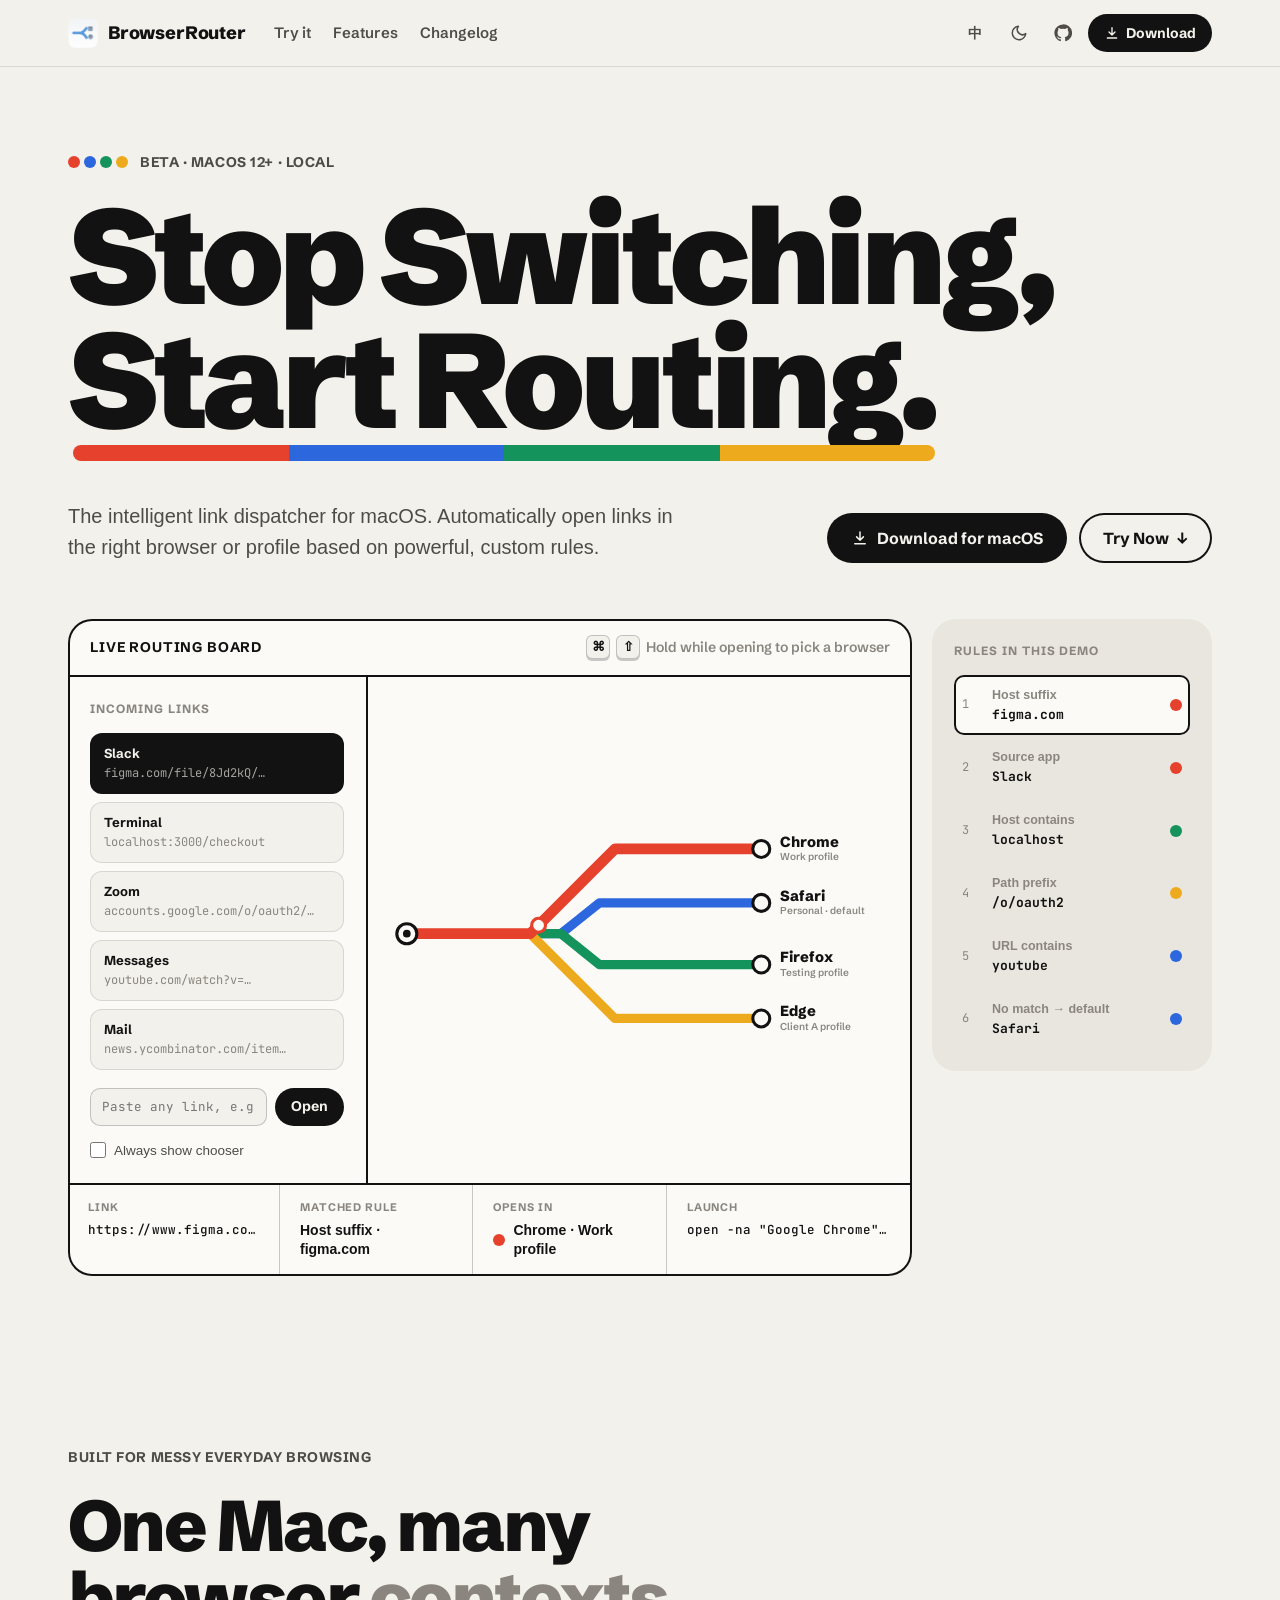
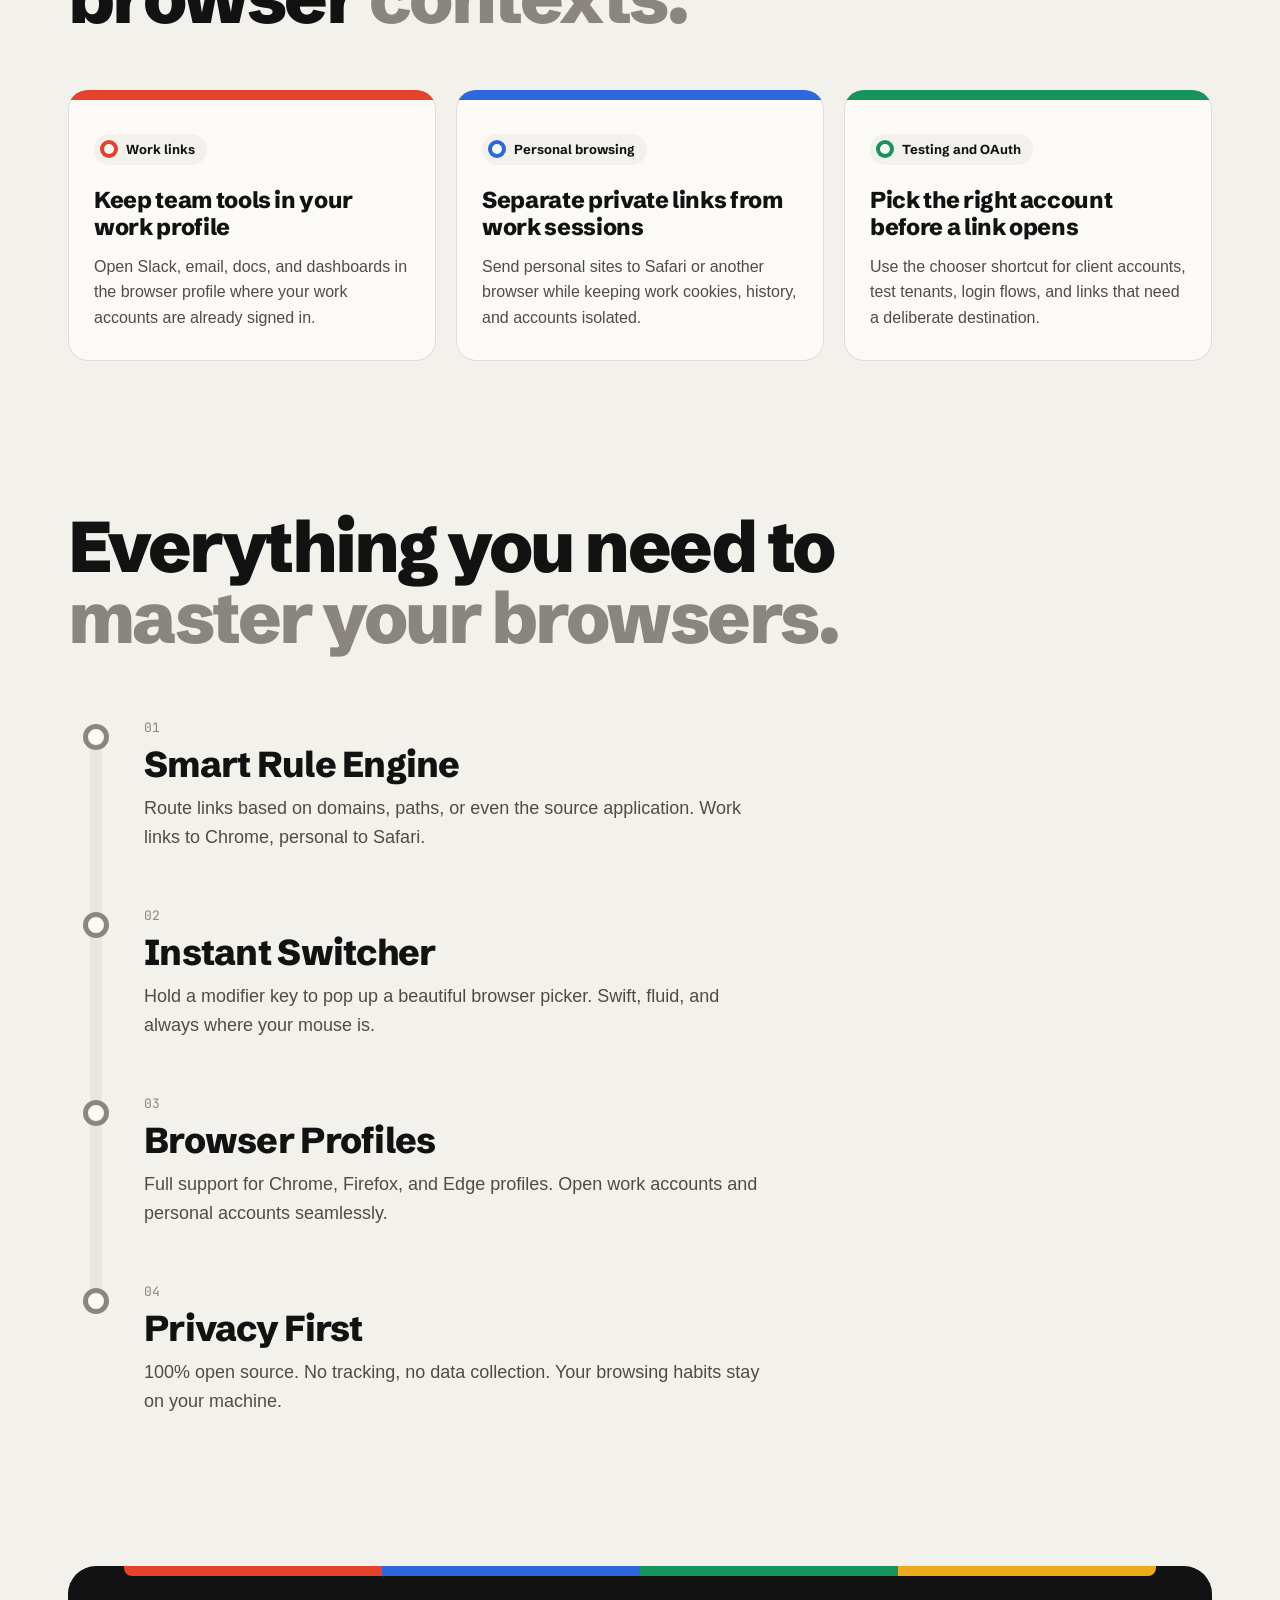
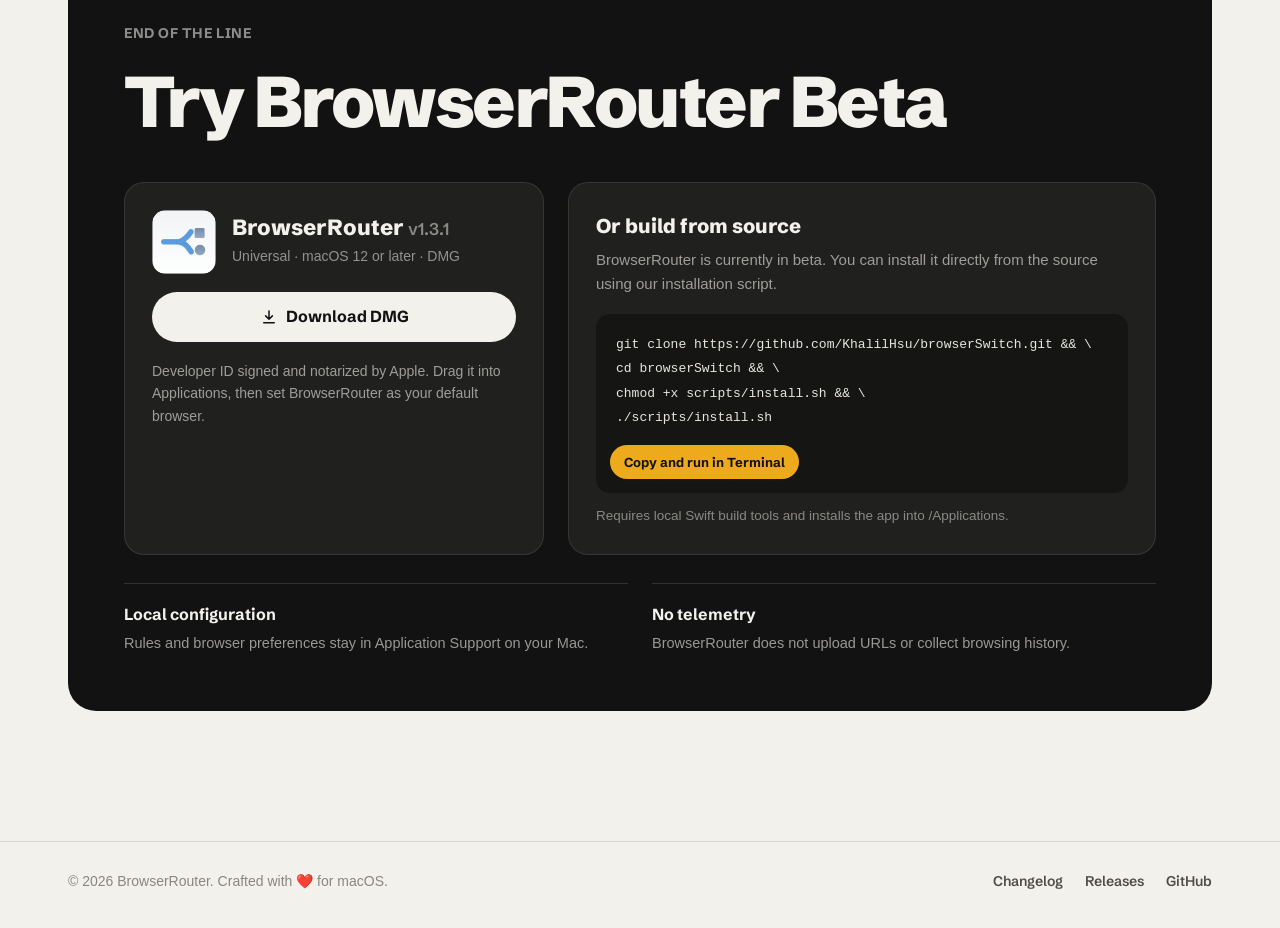
==== commit 5befe89a: "Link the v1.3.1 DMG" ====
--- a/index.html
+++ b/index.html
@@ -54,7 +54,7 @@
     "url": "https://khalilhsu.github.io/browserSwitch/",
     "codeRepository": "https://github.com/KhalilHsu/browserSwitch",
     "license": "https://github.com/KhalilHsu/browserSwitch/blob/main/LICENSE",
-    "softwareVersion": "1.3.0"
+    "softwareVersion": "1.3.1"
   }
   </script>
 </head>
@@ -80,7 +80,7 @@
         <a class="tool" href="https://github.com/KhalilHsu/browserSwitch" target="_blank" rel="noopener noreferrer" aria-label="GitHub">
           <svg width="18" height="18" viewBox="0 0 24 24" fill="currentColor"><path d="M12 .5a11.5 11.5 0 0 0-3.64 22.41c.58.1.79-.25.79-.56v-2c-3.2.7-3.88-1.37-3.88-1.37-.52-1.33-1.28-1.69-1.28-1.69-1.05-.72.08-.7.08-.7 1.16.08 1.77 1.19 1.77 1.19 1.03 1.77 2.7 1.26 3.36.96.1-.75.4-1.26.73-1.55-2.55-.29-5.24-1.28-5.24-5.68 0-1.26.45-2.28 1.19-3.08-.12-.29-.52-1.46.11-3.05 0 0 .97-.31 3.17 1.18a11 11 0 0 1 5.77 0c2.2-1.49 3.17-1.18 3.17-1.18.63 1.59.23 2.76.11 3.05.74.8 1.19 1.82 1.19 3.08 0 4.41-2.69 5.38-5.26 5.67.41.36.78 1.06.78 2.14v3.17c0 .31.21.67.8.56A11.5 11.5 0 0 0 12 .5Z"/></svg>
         </a>
-        <a class="btn btn-ink btn-sm" href="https://github.com/KhalilHsu/browserSwitch/releases/download/v1.3.0/BrowserRouter-1.3.0.dmg" data-release-link>
+        <a class="btn btn-ink btn-sm" href="https://github.com/KhalilHsu/browserSwitch/releases/download/v1.3.1/BrowserRouter-1.3.1.dmg" data-release-link>
           <svg width="16" height="16" viewBox="0 0 24 24" fill="none" stroke="currentColor" stroke-width="2" stroke-linecap="round" stroke-linejoin="round"><path d="M12 4v11m0 0-4.5-4.5M12 15l4.5-4.5M5 19.5h14"/></svg>
           <span data-i18n="nav-download">Download</span>
         </a>
@@ -99,7 +99,7 @@
       <div class="hero-foot">
         <p class="lead" data-i18n="hero-desc">The intelligent link dispatcher for macOS. Automatically open links in the right browser or profile based on powerful, custom rules.</p>
         <div class="hero-ctas">
-          <a class="btn btn-ink" href="https://github.com/KhalilHsu/browserSwitch/releases/download/v1.3.0/BrowserRouter-1.3.0.dmg" data-release-link>
+          <a class="btn btn-ink" href="https://github.com/KhalilHsu/browserSwitch/releases/download/v1.3.1/BrowserRouter-1.3.1.dmg" data-release-link>
             <svg width="18" height="18" viewBox="0 0 24 24" fill="none" stroke="currentColor" stroke-width="2" stroke-linecap="round" stroke-linejoin="round"><path d="M12 4v11m0 0-4.5-4.5M12 15l4.5-4.5M5 19.5h14"/></svg>
             <span data-i18n="hero-download">Download for macOS</span>
           </a>
@@ -271,10 +271,10 @@
           <div class="dl">
             <img src="assets/app-icon.png" alt="" width="64" height="64">
             <div>
-              <p class="dl-name">BrowserRouter <span data-release-version>v1.3.0</span></p>
+              <p class="dl-name">BrowserRouter <span data-release-version>v1.3.1</span></p>
               <p class="dl-meta"><span data-i18n="dl-meta">Universal · macOS 12 or later</span> · <span data-release-size>DMG</span></p>
             </div>
-            <a class="btn btn-paper" href="https://github.com/KhalilHsu/browserSwitch/releases/download/v1.3.0/BrowserRouter-1.3.0.dmg" data-release-link>
+            <a class="btn btn-paper" href="https://github.com/KhalilHsu/browserSwitch/releases/download/v1.3.1/BrowserRouter-1.3.1.dmg" data-release-link>
               <svg width="18" height="18" viewBox="0 0 24 24" fill="none" stroke="currentColor" stroke-width="2" stroke-linecap="round" stroke-linejoin="round"><path d="M12 4v11m0 0-4.5-4.5M12 15l4.5-4.5M5 19.5h14"/></svg>
               <span data-i18n="dl-btn">Download DMG</span>
             </a>
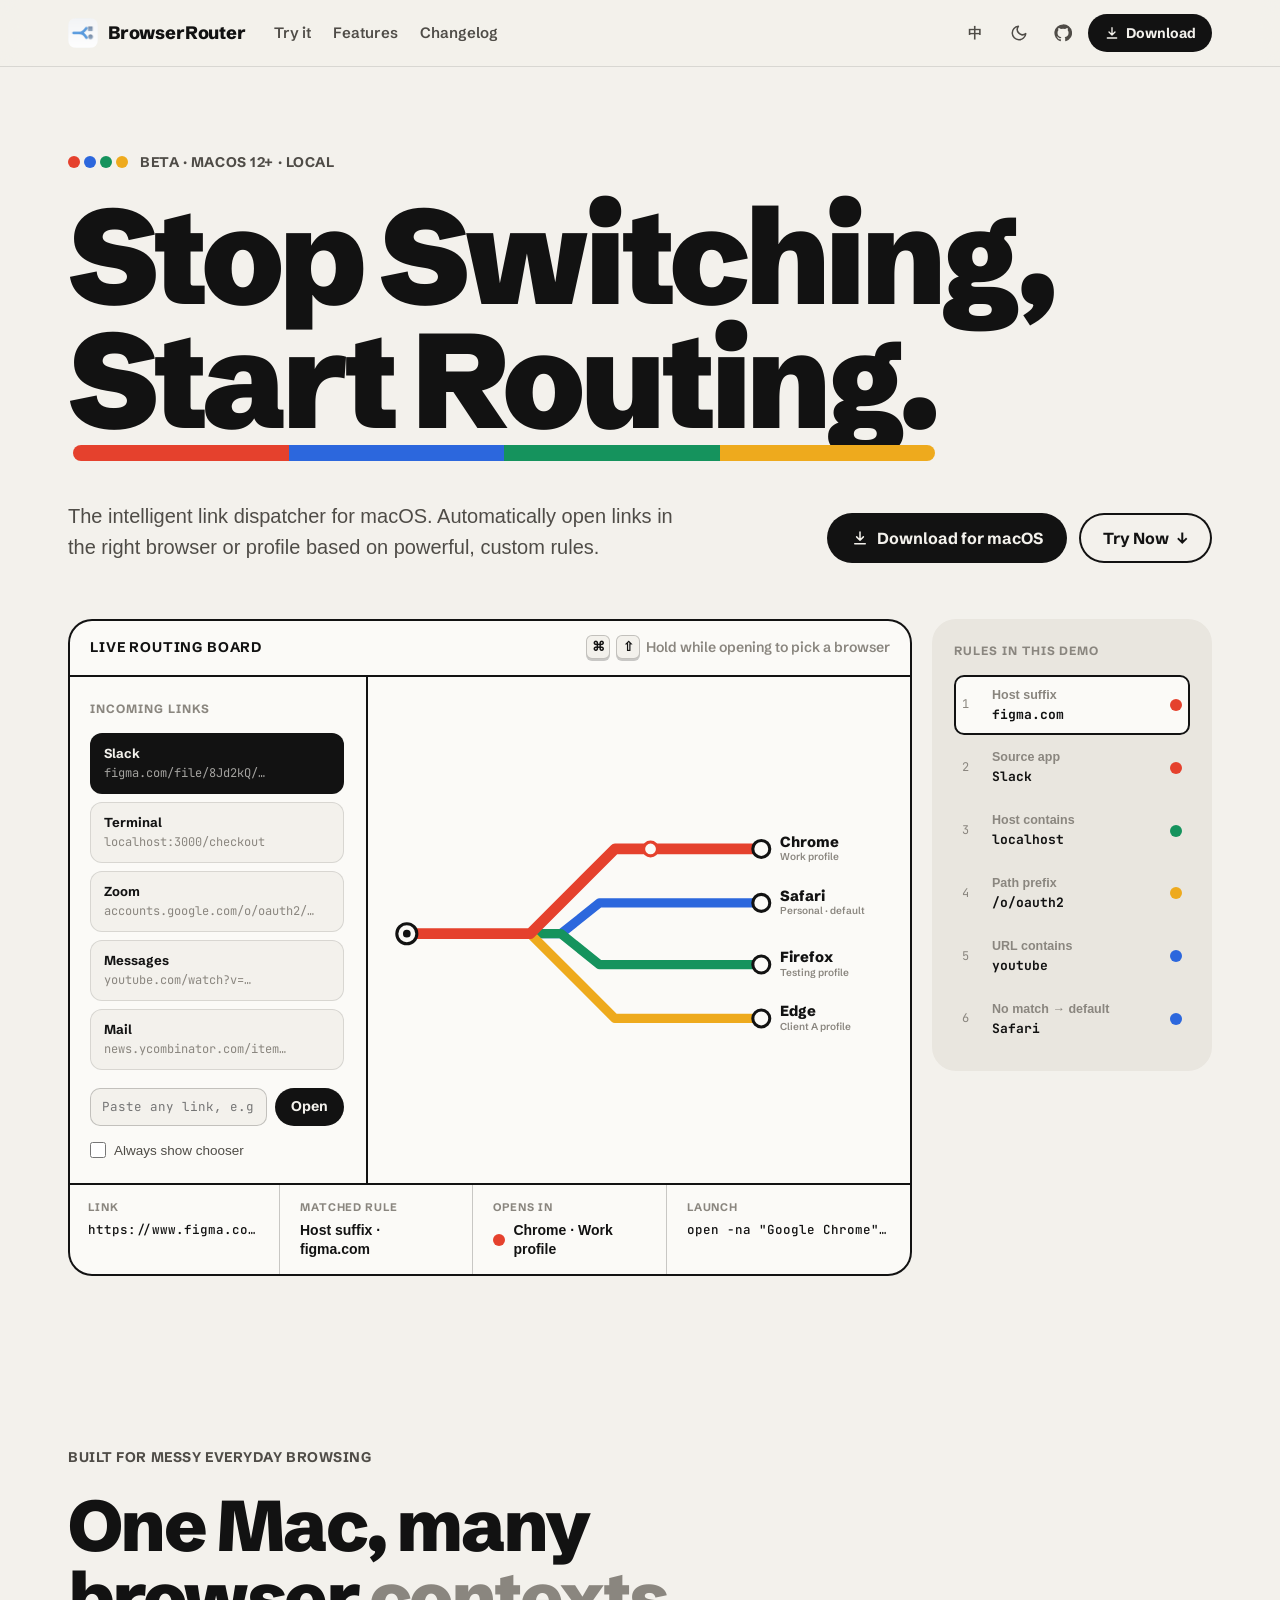
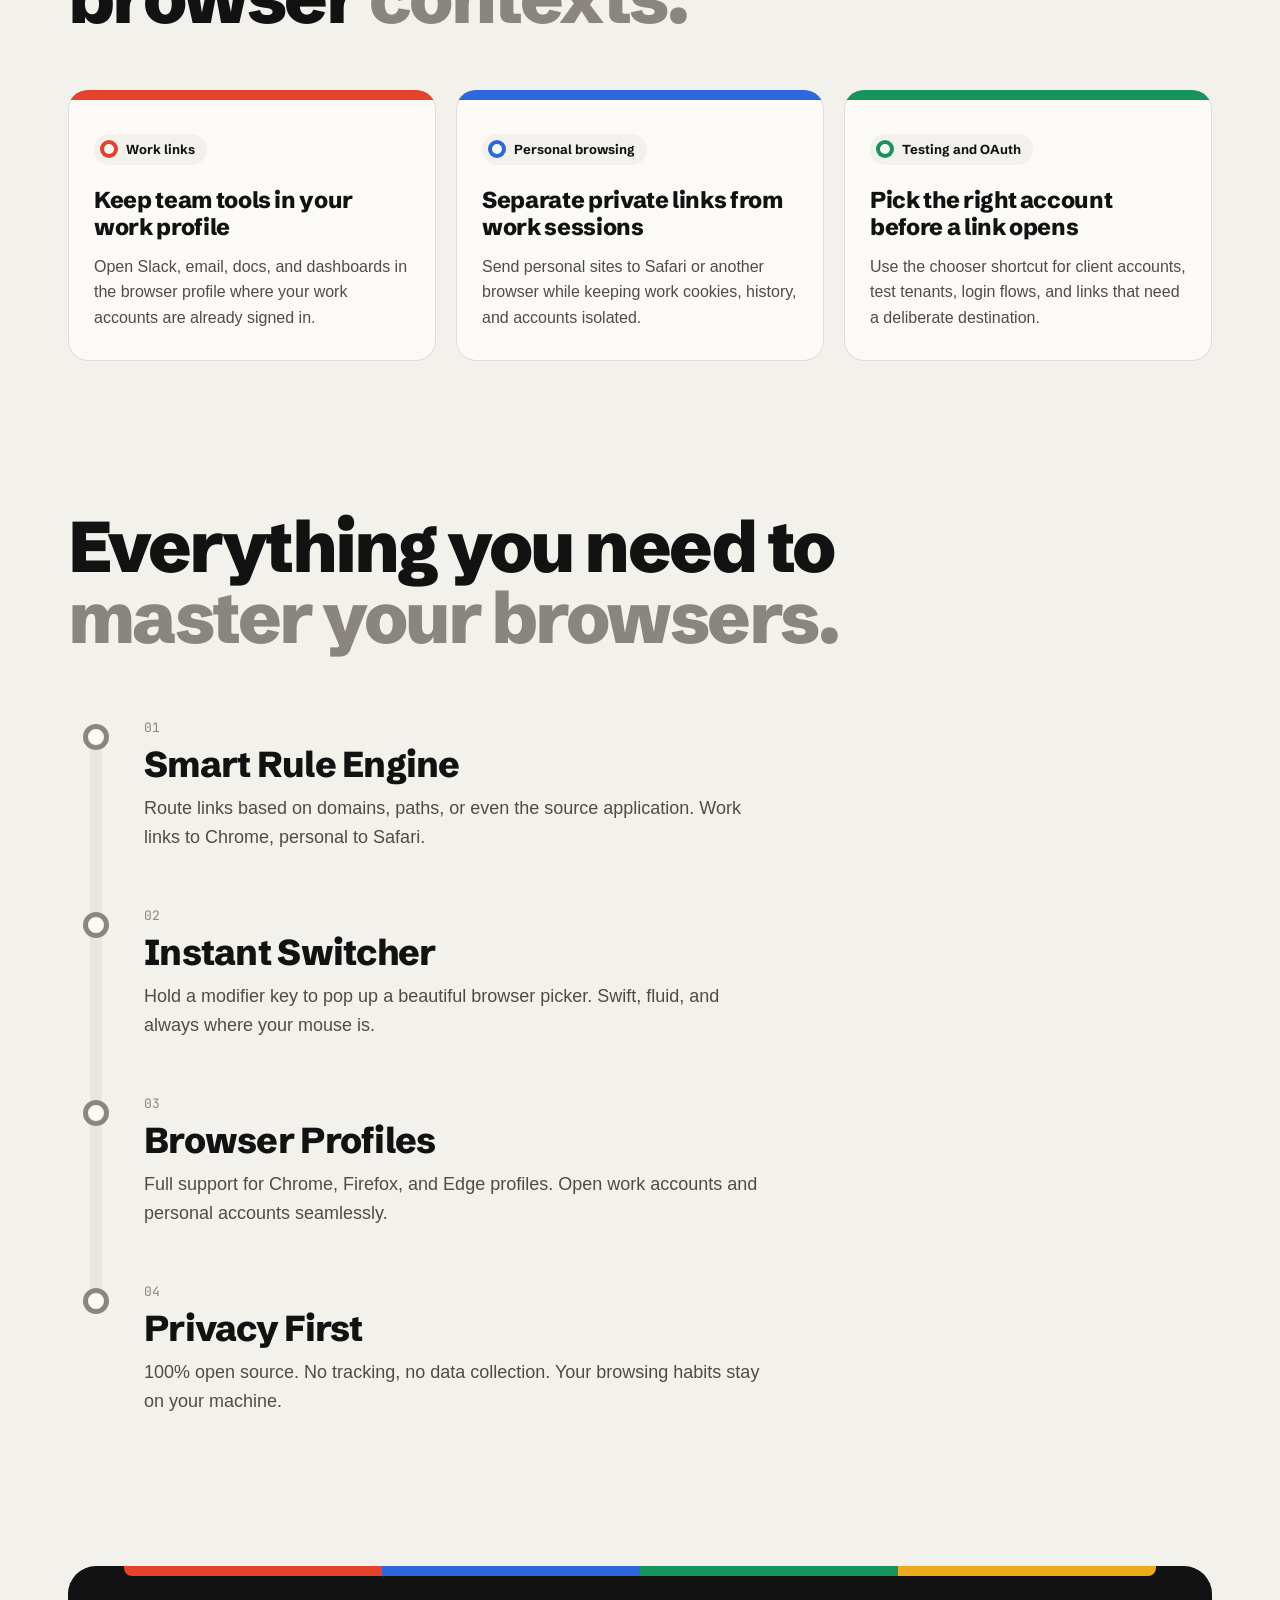
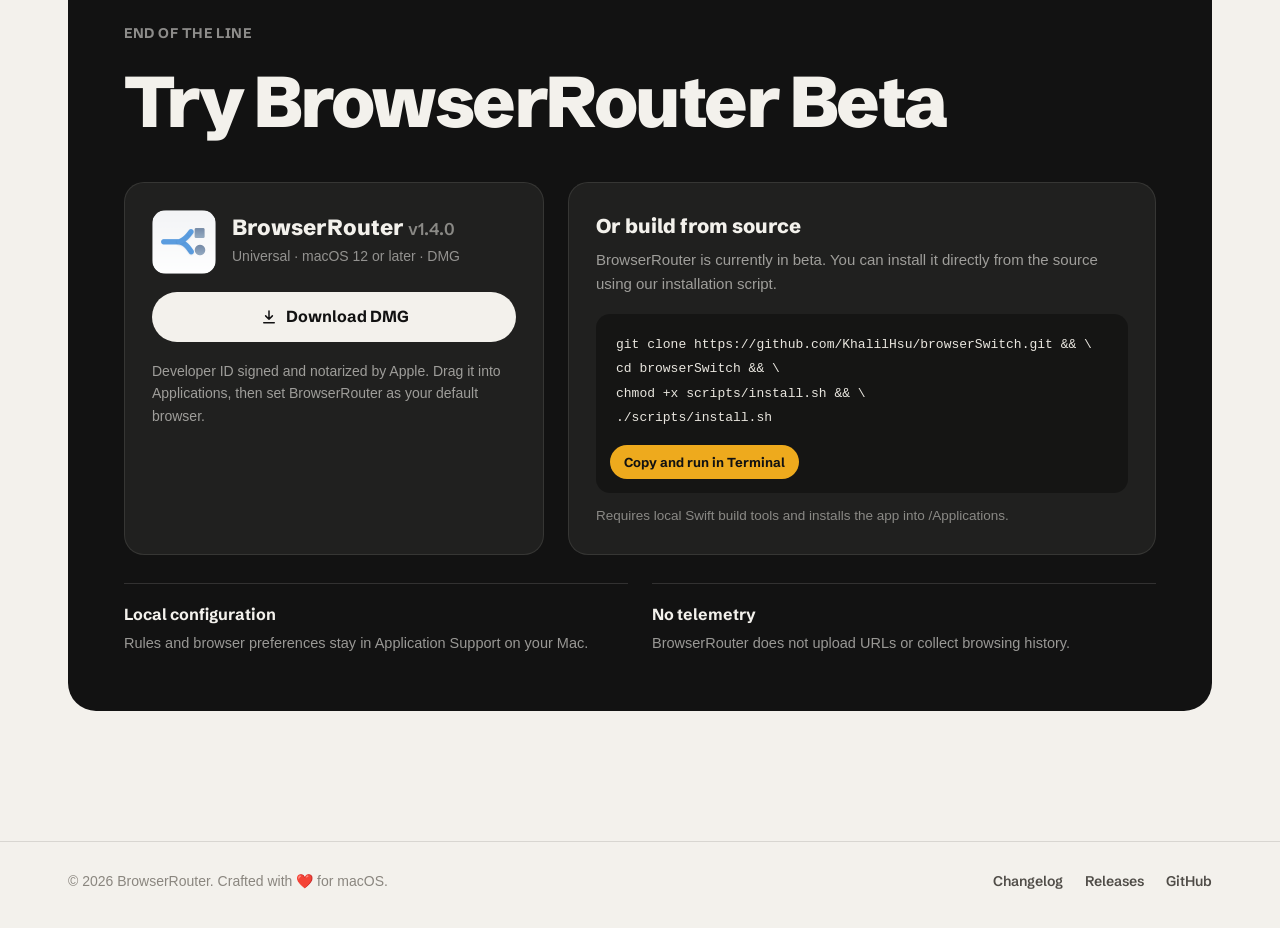
==== commit 9323893f: "Update site for BrowserRouter 1.4.0 Point static download links and softwareVersion at v1.4.0 and ad" ====
--- a/index.html
+++ b/index.html
@@ -54,7 +54,7 @@
     "url": "https://khalilhsu.github.io/browserSwitch/",
     "codeRepository": "https://github.com/KhalilHsu/browserSwitch",
     "license": "https://github.com/KhalilHsu/browserSwitch/blob/main/LICENSE",
-    "softwareVersion": "1.3.1"
+    "softwareVersion": "1.4.0"
   }
   </script>
 </head>
@@ -80,7 +80,7 @@
         <a class="tool" href="https://github.com/KhalilHsu/browserSwitch" target="_blank" rel="noopener noreferrer" aria-label="GitHub">
           <svg width="18" height="18" viewBox="0 0 24 24" fill="currentColor"><path d="M12 .5a11.5 11.5 0 0 0-3.64 22.41c.58.1.79-.25.79-.56v-2c-3.2.7-3.88-1.37-3.88-1.37-.52-1.33-1.28-1.69-1.28-1.69-1.05-.72.08-.7.08-.7 1.16.08 1.77 1.19 1.77 1.19 1.03 1.77 2.7 1.26 3.36.96.1-.75.4-1.26.73-1.55-2.55-.29-5.24-1.28-5.24-5.68 0-1.26.45-2.28 1.19-3.08-.12-.29-.52-1.46.11-3.05 0 0 .97-.31 3.17 1.18a11 11 0 0 1 5.77 0c2.2-1.49 3.17-1.18 3.17-1.18.63 1.59.23 2.76.11 3.05.74.8 1.19 1.82 1.19 3.08 0 4.41-2.69 5.38-5.26 5.67.41.36.78 1.06.78 2.14v3.17c0 .31.21.67.8.56A11.5 11.5 0 0 0 12 .5Z"/></svg>
         </a>
-        <a class="btn btn-ink btn-sm" href="https://github.com/KhalilHsu/browserSwitch/releases/download/v1.3.1/BrowserRouter-1.3.1.dmg" data-release-link>
+        <a class="btn btn-ink btn-sm" href="https://github.com/KhalilHsu/browserSwitch/releases/download/v1.4.0/BrowserRouter-1.4.0.dmg" data-release-link>
           <svg width="16" height="16" viewBox="0 0 24 24" fill="none" stroke="currentColor" stroke-width="2" stroke-linecap="round" stroke-linejoin="round"><path d="M12 4v11m0 0-4.5-4.5M12 15l4.5-4.5M5 19.5h14"/></svg>
           <span data-i18n="nav-download">Download</span>
         </a>
@@ -99,7 +99,7 @@
       <div class="hero-foot">
         <p class="lead" data-i18n="hero-desc">The intelligent link dispatcher for macOS. Automatically open links in the right browser or profile based on powerful, custom rules.</p>
         <div class="hero-ctas">
-          <a class="btn btn-ink" href="https://github.com/KhalilHsu/browserSwitch/releases/download/v1.3.1/BrowserRouter-1.3.1.dmg" data-release-link>
+          <a class="btn btn-ink" href="https://github.com/KhalilHsu/browserSwitch/releases/download/v1.4.0/BrowserRouter-1.4.0.dmg" data-release-link>
             <svg width="18" height="18" viewBox="0 0 24 24" fill="none" stroke="currentColor" stroke-width="2" stroke-linecap="round" stroke-linejoin="round"><path d="M12 4v11m0 0-4.5-4.5M12 15l4.5-4.5M5 19.5h14"/></svg>
             <span data-i18n="hero-download">Download for macOS</span>
           </a>
@@ -271,10 +271,10 @@
           <div class="dl">
             <img src="assets/app-icon.png" alt="" width="64" height="64">
             <div>
-              <p class="dl-name">BrowserRouter <span data-release-version>v1.3.1</span></p>
+              <p class="dl-name">BrowserRouter <span data-release-version>v1.4.0</span></p>
               <p class="dl-meta"><span data-i18n="dl-meta">Universal · macOS 12 or later</span> · <span data-release-size>DMG</span></p>
             </div>
-            <a class="btn btn-paper" href="https://github.com/KhalilHsu/browserSwitch/releases/download/v1.3.1/BrowserRouter-1.3.1.dmg" data-release-link>
+            <a class="btn btn-paper" href="https://github.com/KhalilHsu/browserSwitch/releases/download/v1.4.0/BrowserRouter-1.4.0.dmg" data-release-link>
               <svg width="18" height="18" viewBox="0 0 24 24" fill="none" stroke="currentColor" stroke-width="2" stroke-linecap="round" stroke-linejoin="round"><path d="M12 4v11m0 0-4.5-4.5M12 15l4.5-4.5M5 19.5h14"/></svg>
               <span data-i18n="dl-btn">Download DMG</span>
             </a>
